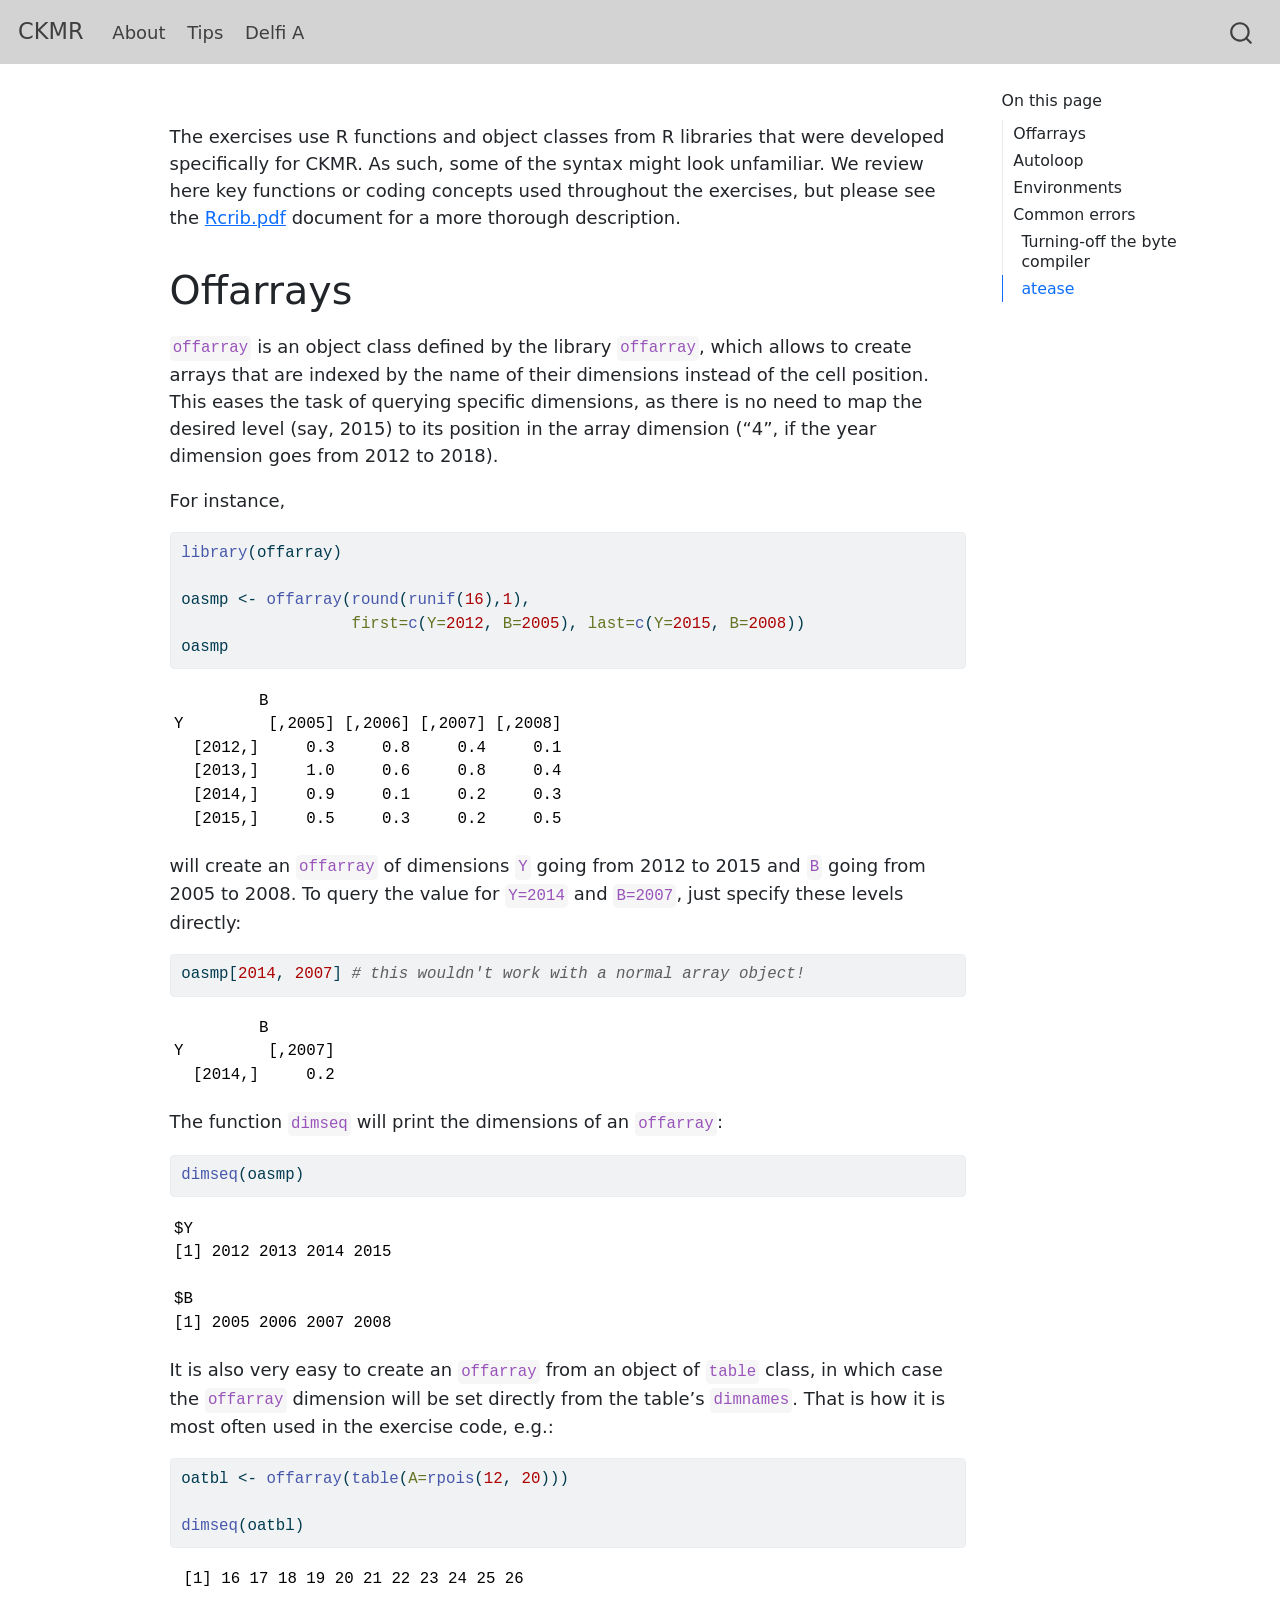
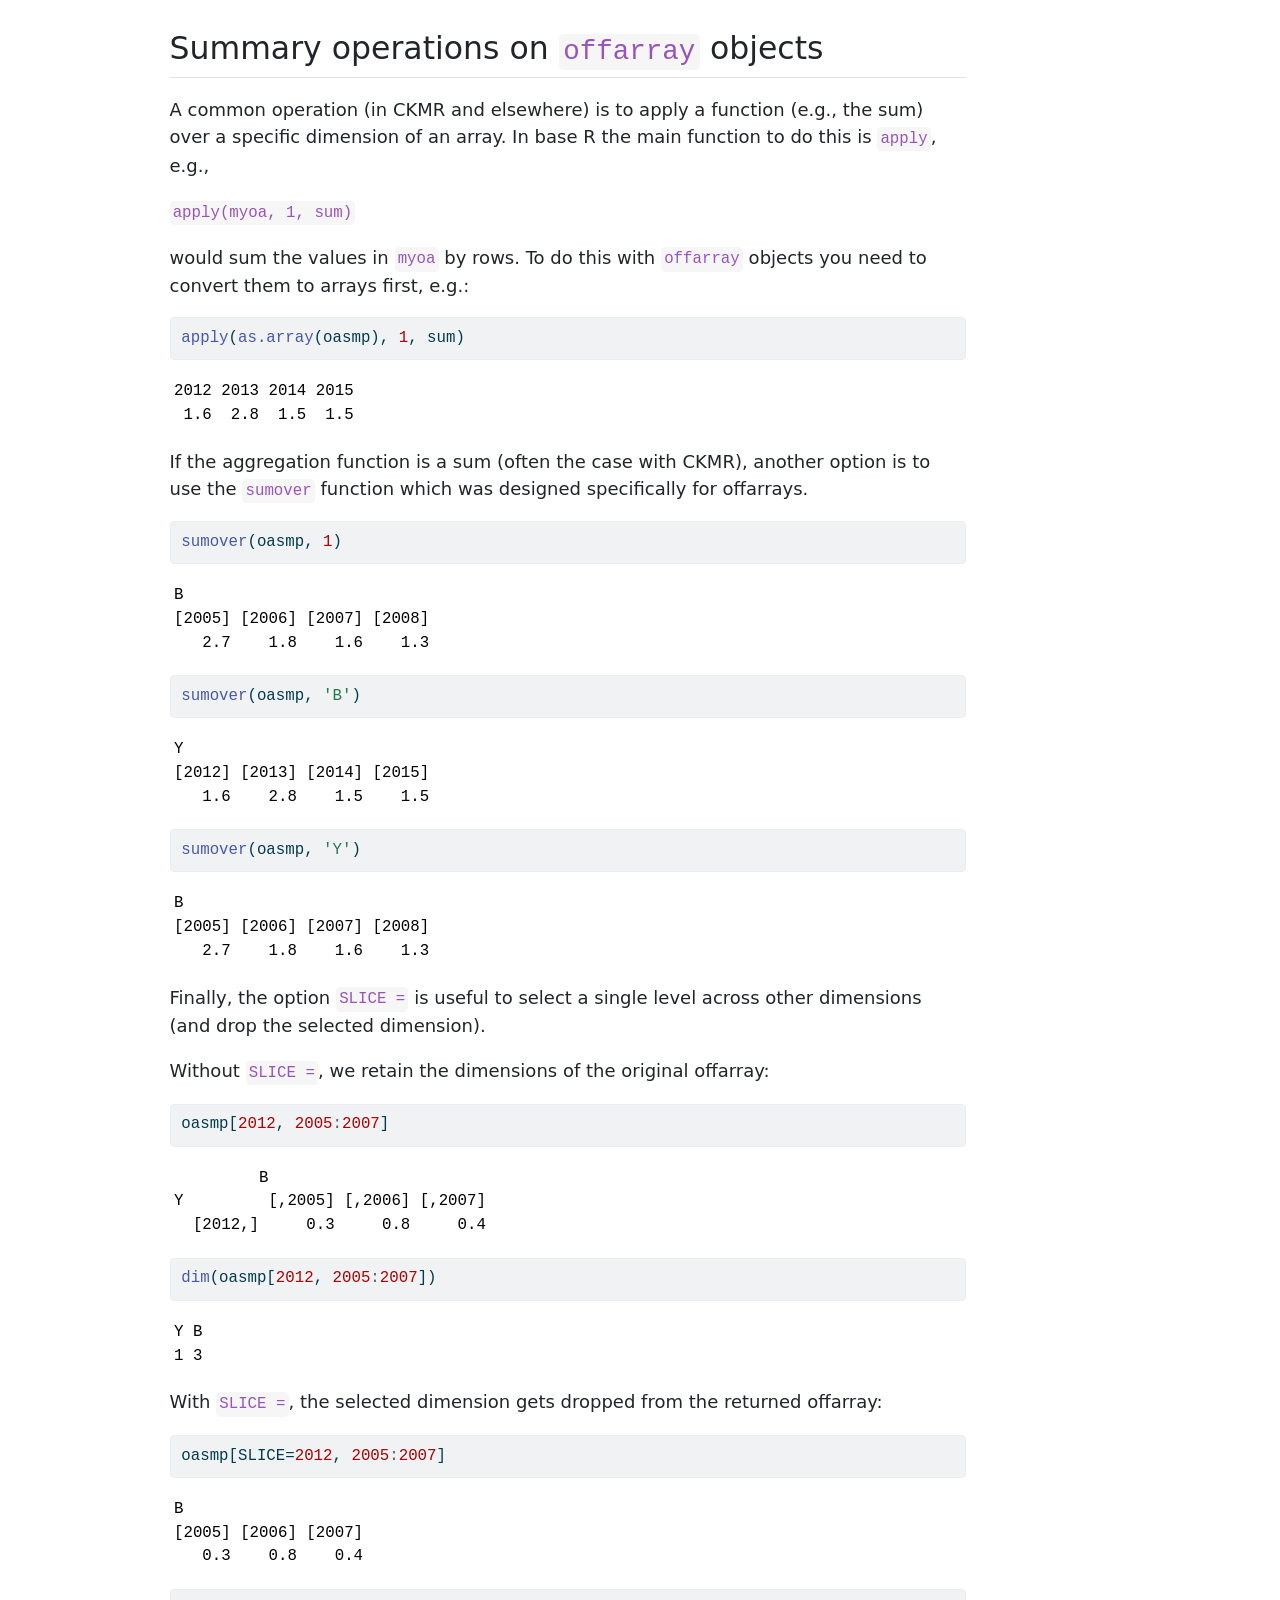
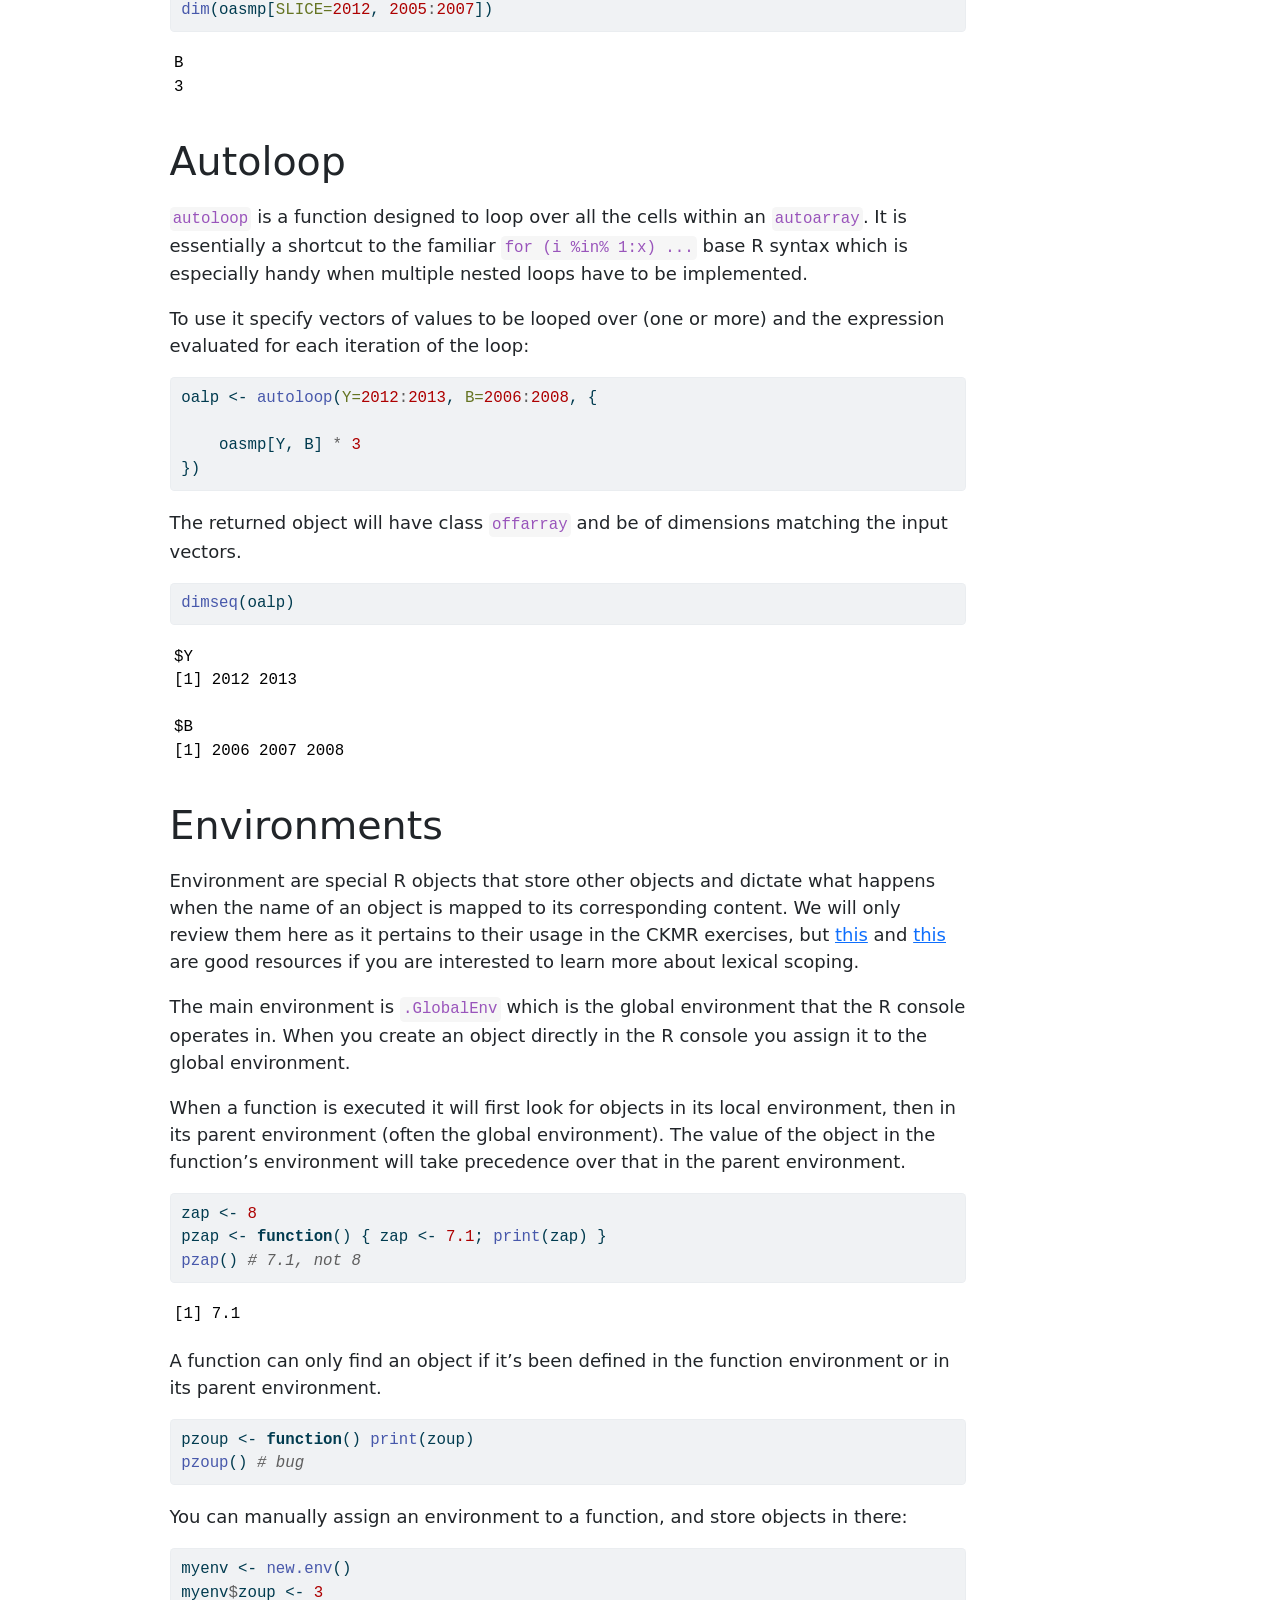
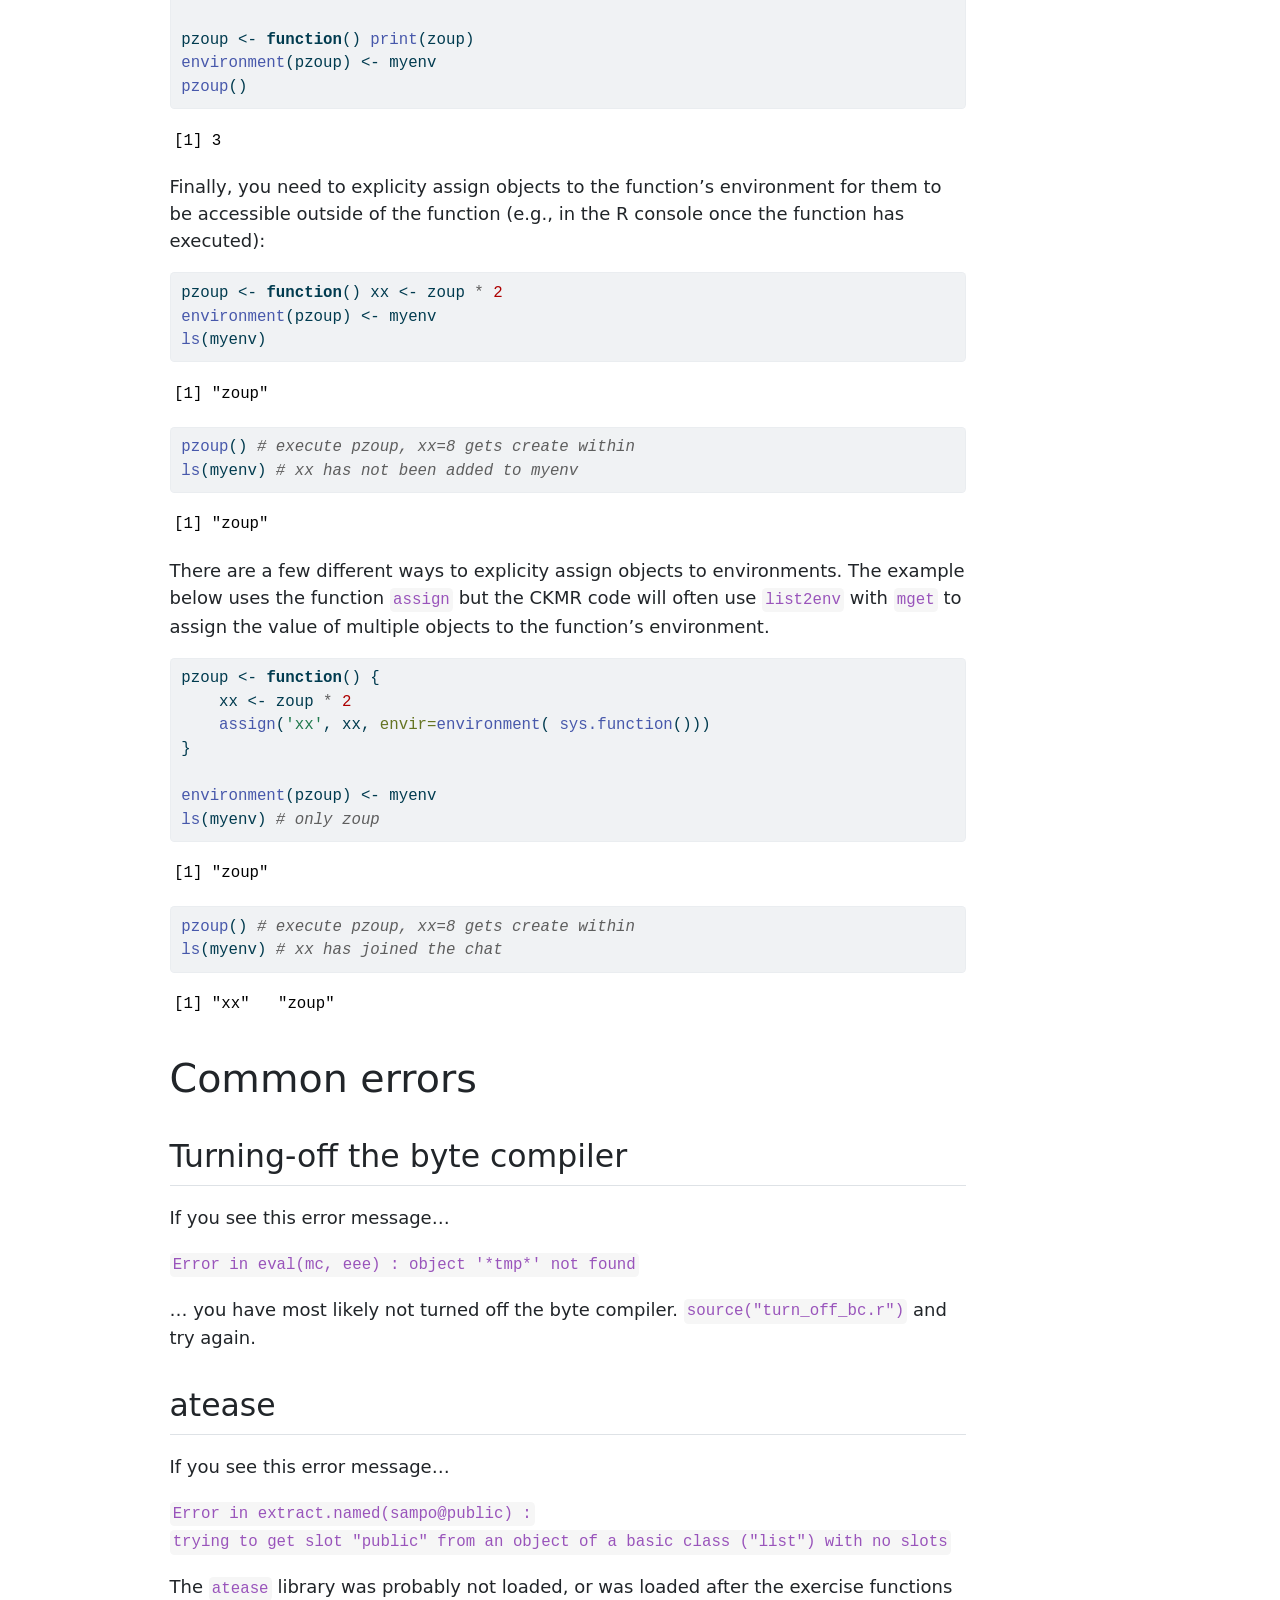
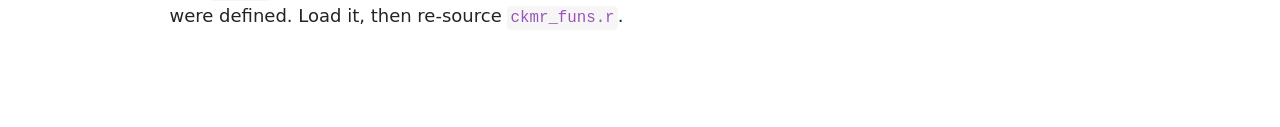
==== docs/tutorials/coding_tips.html @ d035e957 "added vignettes for web" ====
<!DOCTYPE html>
<html xmlns="http://www.w3.org/1999/xhtml" lang="en" xml:lang="en"><head>

<meta charset="utf-8">
<meta name="generator" content="quarto-1.0.32">

<meta name="viewport" content="width=device-width, initial-scale=1.0, user-scalable=yes">


<title>CKMR – coding_tips</title>
<style>
code{white-space: pre-wrap;}
span.smallcaps{font-variant: small-caps;}
span.underline{text-decoration: underline;}
div.column{display: inline-block; vertical-align: top; width: 50%;}
div.hanging-indent{margin-left: 1.5em; text-indent: -1.5em;}
ul.task-list{list-style: none;}
pre > code.sourceCode { white-space: pre; position: relative; }
pre > code.sourceCode > span { display: inline-block; line-height: 1.25; }
pre > code.sourceCode > span:empty { height: 1.2em; }
.sourceCode { overflow: visible; }
code.sourceCode > span { color: inherit; text-decoration: inherit; }
div.sourceCode { margin: 1em 0; }
pre.sourceCode { margin: 0; }
@media screen {
div.sourceCode { overflow: auto; }
}
@media print {
pre > code.sourceCode { white-space: pre-wrap; }
pre > code.sourceCode > span { text-indent: -5em; padding-left: 5em; }
}
pre.numberSource code
  { counter-reset: source-line 0; }
pre.numberSource code > span
  { position: relative; left: -4em; counter-increment: source-line; }
pre.numberSource code > span > a:first-child::before
  { content: counter(source-line);
    position: relative; left: -1em; text-align: right; vertical-align: baseline;
    border: none; display: inline-block;
    -webkit-touch-callout: none; -webkit-user-select: none;
    -khtml-user-select: none; -moz-user-select: none;
    -ms-user-select: none; user-select: none;
    padding: 0 4px; width: 4em;
    color: #aaaaaa;
  }
pre.numberSource { margin-left: 3em; border-left: 1px solid #aaaaaa;  padding-left: 4px; }
div.sourceCode
  {   }
@media screen {
pre > code.sourceCode > span > a:first-child::before { text-decoration: underline; }
}
code span.al { color: #ff0000; font-weight: bold; } /* Alert */
code span.an { color: #60a0b0; font-weight: bold; font-style: italic; } /* Annotation */
code span.at { color: #7d9029; } /* Attribute */
code span.bn { color: #40a070; } /* BaseN */
code span.bu { } /* BuiltIn */
code span.cf { color: #007020; font-weight: bold; } /* ControlFlow */
code span.ch { color: #4070a0; } /* Char */
code span.cn { color: #880000; } /* Constant */
code span.co { color: #60a0b0; font-style: italic; } /* Comment */
code span.cv { color: #60a0b0; font-weight: bold; font-style: italic; } /* CommentVar */
code span.do { color: #ba2121; font-style: italic; } /* Documentation */
code span.dt { color: #902000; } /* DataType */
code span.dv { color: #40a070; } /* DecVal */
code span.er { color: #ff0000; font-weight: bold; } /* Error */
code span.ex { } /* Extension */
code span.fl { color: #40a070; } /* Float */
code span.fu { color: #06287e; } /* Function */
code span.im { } /* Import */
code span.in { color: #60a0b0; font-weight: bold; font-style: italic; } /* Information */
code span.kw { color: #007020; font-weight: bold; } /* Keyword */
code span.op { color: #666666; } /* Operator */
code span.ot { color: #007020; } /* Other */
code span.pp { color: #bc7a00; } /* Preprocessor */
code span.sc { color: #4070a0; } /* SpecialChar */
code span.ss { color: #bb6688; } /* SpecialString */
code span.st { color: #4070a0; } /* String */
code span.va { color: #19177c; } /* Variable */
code span.vs { color: #4070a0; } /* VerbatimString */
code span.wa { color: #60a0b0; font-weight: bold; font-style: italic; } /* Warning */
</style>


<script src="../site_libs/quarto-nav/quarto-nav.js"></script>
<script src="../site_libs/quarto-nav/headroom.min.js"></script>
<script src="../site_libs/clipboard/clipboard.min.js"></script>
<script src="../site_libs/quarto-search/autocomplete.umd.js"></script>
<script src="../site_libs/quarto-search/fuse.min.js"></script>
<script src="../site_libs/quarto-search/quarto-search.js"></script>
<meta name="quarto:offset" content="../">
<script src="../site_libs/quarto-html/quarto.js"></script>
<script src="../site_libs/quarto-html/popper.min.js"></script>
<script src="../site_libs/quarto-html/tippy.umd.min.js"></script>
<script src="../site_libs/quarto-html/anchor.min.js"></script>
<link href="../site_libs/quarto-html/tippy.css" rel="stylesheet">
<link href="../site_libs/quarto-html/quarto-syntax-highlighting.css" rel="stylesheet" id="quarto-text-highlighting-styles">
<script src="../site_libs/bootstrap/bootstrap.min.js"></script>
<link href="../site_libs/bootstrap/bootstrap-icons.css" rel="stylesheet">
<link href="../site_libs/bootstrap/bootstrap.min.css" rel="stylesheet" id="quarto-bootstrap" data-mode="light">
<script id="quarto-search-options" type="application/json">{
  "location": "navbar",
  "copy-button": false,
  "collapse-after": 3,
  "panel-placement": "end",
  "type": "overlay",
  "limit": 20,
  "language": {
    "search-no-results-text": "No results",
    "search-matching-documents-text": "matching documents",
    "search-copy-link-title": "Copy link to search",
    "search-hide-matches-text": "Hide additional matches",
    "search-more-match-text": "more match in this document",
    "search-more-matches-text": "more matches in this document",
    "search-clear-button-title": "Clear",
    "search-detached-cancel-button-title": "Cancel",
    "search-submit-button-title": "Submit"
  }
}</script>


</head>

<body class="nav-fixed">

<div id="quarto-search-results"></div>
  <header id="quarto-header" class="headroom fixed-top">
    <nav class="navbar navbar-expand-lg navbar-dark ">
      <div class="navbar-container container-fluid">
      <a class="navbar-brand" href="../index.html">
    <span class="navbar-title">CKMR</span>
  </a>
          <button class="navbar-toggler" type="button" data-bs-toggle="collapse" data-bs-target="#navbarCollapse" aria-controls="navbarCollapse" aria-expanded="false" aria-label="Toggle navigation" onclick="if (window.quartoToggleHeadroom) { window.quartoToggleHeadroom(); }">
  <span class="navbar-toggler-icon"></span>
</button>
          <div class="collapse navbar-collapse" id="navbarCollapse">
            <ul class="navbar-nav navbar-nav-scroll me-auto">
  <li class="nav-item">
    <a class="nav-link" href="../tutorials/about.html">About</a>
  </li>  
  <li class="nav-item">
    <a class="nav-link active" href="../tutorials/coding_tips.html" aria-current="page">Tips</a>
  </li>  
  <li class="nav-item">
    <a class="nav-link" href="../tutorials/fit_delfi_A_vignette.html">Delfi A</a>
  </li>  
</ul>
              <div id="quarto-search" class="" title="Search"></div>
          </div> <!-- /navcollapse -->
      </div> <!-- /container-fluid -->
    </nav>
</header>
<!-- content -->
<div id="quarto-content" class="quarto-container page-columns page-rows-contents page-layout-article page-navbar">
<!-- sidebar -->
<!-- margin-sidebar -->
    <div id="quarto-margin-sidebar" class="sidebar margin-sidebar">
        <nav id="TOC" role="doc-toc">
    <h2 id="toc-title">On this page</h2>
   
  <ul>
  <li><a href="#offarrays" id="toc-offarrays" class="nav-link active" data-scroll-target="#offarrays">Offarrays</a>
  <ul class="collapse">
  <li><a href="#summary-operations-on-offarray-objects" id="toc-summary-operations-on-offarray-objects" class="nav-link" data-scroll-target="#summary-operations-on-offarray-objects">Summary operations on <code>offarray</code> objects</a></li>
  </ul></li>
  <li><a href="#autoloop" id="toc-autoloop" class="nav-link" data-scroll-target="#autoloop">Autoloop</a></li>
  <li><a href="#environments" id="toc-environments" class="nav-link" data-scroll-target="#environments">Environments</a></li>
  <li><a href="#common-errors" id="toc-common-errors" class="nav-link" data-scroll-target="#common-errors">Common errors</a>
  <ul class="collapse">
  <li><a href="#turning-off-the-byte-compiler" id="toc-turning-off-the-byte-compiler" class="nav-link" data-scroll-target="#turning-off-the-byte-compiler">Turning-off the byte compiler</a></li>
  <li><a href="#atease" id="toc-atease" class="nav-link" data-scroll-target="#atease">atease</a></li>
  </ul></li>
  </ul>
</nav>
    </div>
<!-- main -->
<main class="content" id="quarto-document-content">



<p><br> The exercises use R functions and object classes from R libraries that were developed specifically for CKMR. As such, some of the syntax might look unfamiliar. We review here key functions or coding concepts used throughout the exercises, but please see the <a href="https://github.com/markbravington/csiro22/blob/main/Rcrib22.pdf">Rcrib.pdf</a> document for a more thorough description.</p>
<section id="offarrays" class="level1">
<h1>Offarrays</h1>
<p><code>offarray</code> is an object class defined by the library <code>offarray</code>, which allows to create arrays that are indexed by the name of their dimensions instead of the cell position. This eases the task of querying specific dimensions, as there is no need to map the desired level (say, 2015) to its position in the array dimension (“4”, if the year dimension goes from 2012 to 2018).</p>
<p>For instance,</p>
<div class="cell">
<div class="sourceCode cell-code" id="cb1"><pre class="sourceCode r code-with-copy"><code class="sourceCode r"><span id="cb1-1"><a href="#cb1-1" aria-hidden="true" tabindex="-1"></a><span class="fu">library</span>(offarray)</span>
<span id="cb1-2"><a href="#cb1-2" aria-hidden="true" tabindex="-1"></a></span>
<span id="cb1-3"><a href="#cb1-3" aria-hidden="true" tabindex="-1"></a>oasmp <span class="ot">&lt;-</span> <span class="fu">offarray</span>(<span class="fu">round</span>(<span class="fu">runif</span>(<span class="dv">16</span>),<span class="dv">1</span>),</span>
<span id="cb1-4"><a href="#cb1-4" aria-hidden="true" tabindex="-1"></a>                  <span class="at">first=</span><span class="fu">c</span>(<span class="at">Y=</span><span class="dv">2012</span>, <span class="at">B=</span><span class="dv">2005</span>), <span class="at">last=</span><span class="fu">c</span>(<span class="at">Y=</span><span class="dv">2015</span>, <span class="at">B=</span><span class="dv">2008</span>))</span>
<span id="cb1-5"><a href="#cb1-5" aria-hidden="true" tabindex="-1"></a>oasmp</span></code><button title="Copy to Clipboard" class="code-copy-button"><i class="bi"></i></button></pre></div>
<div class="cell-output cell-output-stdout">
<pre><code>         B
Y         [,2005] [,2006] [,2007] [,2008]
  [2012,]     0.3     0.8     0.4     0.1
  [2013,]     1.0     0.6     0.8     0.4
  [2014,]     0.9     0.1     0.2     0.3
  [2015,]     0.5     0.3     0.2     0.5</code></pre>
</div>
</div>
<p>will create an <code>offarray</code> of dimensions <code>Y</code> going from 2012 to 2015 and <code>B</code> going from 2005 to 2008. To query the value for <code>Y=2014</code> and <code>B=2007</code>, just specify these levels directly:</p>
<div class="cell">
<div class="sourceCode cell-code" id="cb3"><pre class="sourceCode r code-with-copy"><code class="sourceCode r"><span id="cb3-1"><a href="#cb3-1" aria-hidden="true" tabindex="-1"></a>oasmp[<span class="dv">2014</span>, <span class="dv">2007</span>] <span class="co"># this wouldn't work with a normal array object!</span></span></code><button title="Copy to Clipboard" class="code-copy-button"><i class="bi"></i></button></pre></div>
<div class="cell-output cell-output-stdout">
<pre><code>         B
Y         [,2007]
  [2014,]     0.2</code></pre>
</div>
</div>
<p>The function <code>dimseq</code> will print the dimensions of an <code>offarray</code>:</p>
<div class="cell">
<div class="sourceCode cell-code" id="cb5"><pre class="sourceCode r code-with-copy"><code class="sourceCode r"><span id="cb5-1"><a href="#cb5-1" aria-hidden="true" tabindex="-1"></a><span class="fu">dimseq</span>(oasmp)</span></code><button title="Copy to Clipboard" class="code-copy-button"><i class="bi"></i></button></pre></div>
<div class="cell-output cell-output-stdout">
<pre><code>$Y
[1] 2012 2013 2014 2015

$B
[1] 2005 2006 2007 2008</code></pre>
</div>
</div>
<p>It is also very easy to create an <code>offarray</code> from an object of <code>table</code> class, in which case the <code>offarray</code> dimension will be set directly from the table’s <code>dimnames</code>. That is how it is most often used in the exercise code, e.g.:</p>
<div class="cell">
<div class="sourceCode cell-code" id="cb7"><pre class="sourceCode r code-with-copy"><code class="sourceCode r"><span id="cb7-1"><a href="#cb7-1" aria-hidden="true" tabindex="-1"></a>oatbl <span class="ot">&lt;-</span> <span class="fu">offarray</span>(<span class="fu">table</span>(<span class="at">A=</span><span class="fu">rpois</span>(<span class="dv">12</span>, <span class="dv">20</span>)))</span>
<span id="cb7-2"><a href="#cb7-2" aria-hidden="true" tabindex="-1"></a></span>
<span id="cb7-3"><a href="#cb7-3" aria-hidden="true" tabindex="-1"></a><span class="fu">dimseq</span>(oatbl)</span></code><button title="Copy to Clipboard" class="code-copy-button"><i class="bi"></i></button></pre></div>
<div class="cell-output cell-output-stdout">
<pre><code> [1] 16 17 18 19 20 21 22 23 24 25 26</code></pre>
</div>
</div>
<section id="summary-operations-on-offarray-objects" class="level2">
<h2 class="anchored" data-anchor-id="summary-operations-on-offarray-objects">Summary operations on <code>offarray</code> objects</h2>
<p>A common operation (in CKMR and elsewhere) is to apply a function (e.g., the sum) over a specific dimension of an array. In base R the main function to do this is <code>apply</code>, e.g.,</p>
<p><code>apply(myoa, 1, sum)</code></p>
<p>would sum the values in <code>myoa</code> by rows. To do this with <code>offarray</code> objects you need to convert them to arrays first, e.g.:</p>
<div class="cell">
<div class="sourceCode cell-code" id="cb9"><pre class="sourceCode r code-with-copy"><code class="sourceCode r"><span id="cb9-1"><a href="#cb9-1" aria-hidden="true" tabindex="-1"></a><span class="fu">apply</span>(<span class="fu">as.array</span>(oasmp), <span class="dv">1</span>, sum)</span></code><button title="Copy to Clipboard" class="code-copy-button"><i class="bi"></i></button></pre></div>
<div class="cell-output cell-output-stdout">
<pre><code>2012 2013 2014 2015 
 1.6  2.8  1.5  1.5 </code></pre>
</div>
</div>
<p>If the aggregation function is a sum (often the case with CKMR), another option is to use the <code>sumover</code> function which was designed specifically for offarrays.</p>
<div class="cell">
<div class="sourceCode cell-code" id="cb11"><pre class="sourceCode r code-with-copy"><code class="sourceCode r"><span id="cb11-1"><a href="#cb11-1" aria-hidden="true" tabindex="-1"></a><span class="fu">sumover</span>(oasmp, <span class="dv">1</span>)</span></code><button title="Copy to Clipboard" class="code-copy-button"><i class="bi"></i></button></pre></div>
<div class="cell-output cell-output-stdout">
<pre><code>B
[2005] [2006] [2007] [2008] 
   2.7    1.8    1.6    1.3 </code></pre>
</div>
<div class="sourceCode cell-code" id="cb13"><pre class="sourceCode r code-with-copy"><code class="sourceCode r"><span id="cb13-1"><a href="#cb13-1" aria-hidden="true" tabindex="-1"></a><span class="fu">sumover</span>(oasmp, <span class="st">'B'</span>)</span></code><button title="Copy to Clipboard" class="code-copy-button"><i class="bi"></i></button></pre></div>
<div class="cell-output cell-output-stdout">
<pre><code>Y
[2012] [2013] [2014] [2015] 
   1.6    2.8    1.5    1.5 </code></pre>
</div>
<div class="sourceCode cell-code" id="cb15"><pre class="sourceCode r code-with-copy"><code class="sourceCode r"><span id="cb15-1"><a href="#cb15-1" aria-hidden="true" tabindex="-1"></a><span class="fu">sumover</span>(oasmp, <span class="st">'Y'</span>)</span></code><button title="Copy to Clipboard" class="code-copy-button"><i class="bi"></i></button></pre></div>
<div class="cell-output cell-output-stdout">
<pre><code>B
[2005] [2006] [2007] [2008] 
   2.7    1.8    1.6    1.3 </code></pre>
</div>
</div>
<p>Finally, the option <code>SLICE =</code> is useful to select a single level across other dimensions (and drop the selected dimension).</p>
<p>Without <code>SLICE =</code>, we retain the dimensions of the original offarray:</p>
<div class="cell">
<div class="sourceCode cell-code" id="cb17"><pre class="sourceCode r code-with-copy"><code class="sourceCode r"><span id="cb17-1"><a href="#cb17-1" aria-hidden="true" tabindex="-1"></a>oasmp[<span class="dv">2012</span>, <span class="dv">2005</span><span class="sc">:</span><span class="dv">2007</span>]</span></code><button title="Copy to Clipboard" class="code-copy-button"><i class="bi"></i></button></pre></div>
<div class="cell-output cell-output-stdout">
<pre><code>         B
Y         [,2005] [,2006] [,2007]
  [2012,]     0.3     0.8     0.4</code></pre>
</div>
<div class="sourceCode cell-code" id="cb19"><pre class="sourceCode r code-with-copy"><code class="sourceCode r"><span id="cb19-1"><a href="#cb19-1" aria-hidden="true" tabindex="-1"></a><span class="fu">dim</span>(oasmp[<span class="dv">2012</span>, <span class="dv">2005</span><span class="sc">:</span><span class="dv">2007</span>])</span></code><button title="Copy to Clipboard" class="code-copy-button"><i class="bi"></i></button></pre></div>
<div class="cell-output cell-output-stdout">
<pre><code>Y B 
1 3 </code></pre>
</div>
</div>
<p>With <code>SLICE =</code>, the selected dimension gets dropped from the returned offarray:</p>
<div class="cell">
<div class="sourceCode cell-code" id="cb21"><pre class="sourceCode r code-with-copy"><code class="sourceCode r"><span id="cb21-1"><a href="#cb21-1" aria-hidden="true" tabindex="-1"></a>oasmp[SLICE<span class="ot">=</span><span class="dv">2012</span>, <span class="dv">2005</span><span class="sc">:</span><span class="dv">2007</span>]</span></code><button title="Copy to Clipboard" class="code-copy-button"><i class="bi"></i></button></pre></div>
<div class="cell-output cell-output-stdout">
<pre><code>B
[2005] [2006] [2007] 
   0.3    0.8    0.4 </code></pre>
</div>
<div class="sourceCode cell-code" id="cb23"><pre class="sourceCode r code-with-copy"><code class="sourceCode r"><span id="cb23-1"><a href="#cb23-1" aria-hidden="true" tabindex="-1"></a><span class="fu">dim</span>(oasmp[<span class="at">SLICE=</span><span class="dv">2012</span>, <span class="dv">2005</span><span class="sc">:</span><span class="dv">2007</span>])</span></code><button title="Copy to Clipboard" class="code-copy-button"><i class="bi"></i></button></pre></div>
<div class="cell-output cell-output-stdout">
<pre><code>B 
3 </code></pre>
</div>
</div>
</section>
</section>
<section id="autoloop" class="level1">
<h1>Autoloop</h1>
<p><code>autoloop</code> is a function designed to loop over all the cells within an <code>autoarray</code>. It is essentially a shortcut to the familiar <code>for (i %in% 1:x) ...</code> base R syntax which is especially handy when multiple nested loops have to be implemented.</p>
<p>To use it specify vectors of values to be looped over (one or more) and the expression evaluated for each iteration of the loop:</p>
<div class="cell">
<div class="sourceCode cell-code" id="cb25"><pre class="sourceCode r code-with-copy"><code class="sourceCode r"><span id="cb25-1"><a href="#cb25-1" aria-hidden="true" tabindex="-1"></a>oalp <span class="ot">&lt;-</span> <span class="fu">autoloop</span>(<span class="at">Y=</span><span class="dv">2012</span><span class="sc">:</span><span class="dv">2013</span>, <span class="at">B=</span><span class="dv">2006</span><span class="sc">:</span><span class="dv">2008</span>, {</span>
<span id="cb25-2"><a href="#cb25-2" aria-hidden="true" tabindex="-1"></a></span>
<span id="cb25-3"><a href="#cb25-3" aria-hidden="true" tabindex="-1"></a>    oasmp[Y, B] <span class="sc">*</span> <span class="dv">3</span></span>
<span id="cb25-4"><a href="#cb25-4" aria-hidden="true" tabindex="-1"></a>})</span></code><button title="Copy to Clipboard" class="code-copy-button"><i class="bi"></i></button></pre></div>
</div>
<p>The returned object will have class <code>offarray</code> and be of dimensions matching the input vectors.</p>
<div class="cell">
<div class="sourceCode cell-code" id="cb26"><pre class="sourceCode r code-with-copy"><code class="sourceCode r"><span id="cb26-1"><a href="#cb26-1" aria-hidden="true" tabindex="-1"></a><span class="fu">dimseq</span>(oalp)</span></code><button title="Copy to Clipboard" class="code-copy-button"><i class="bi"></i></button></pre></div>
<div class="cell-output cell-output-stdout">
<pre><code>$Y
[1] 2012 2013

$B
[1] 2006 2007 2008</code></pre>
</div>
</div>
</section>
<section id="environments" class="level1">
<h1>Environments</h1>
<p>Environment are special R objects that store other objects and dictate what happens when the name of an object is mapped to its corresponding content. We will only review them here as it pertains to their usage in the CKMR exercises, but <a href="https://colinfay.me/explain-environments-eli5/">this</a> and <a href="https://blog.thatbuthow.com/how-r-searches-and-finds-stuff/">this</a> are good resources if you are interested to learn more about lexical scoping.</p>
<p>The main environment is <code>.GlobalEnv</code> which is the global environment that the R console operates in. When you create an object directly in the R console you assign it to the global environment.</p>
<p>When a function is executed it will first look for objects in its local environment, then in its parent environment (often the global environment). The value of the object in the function’s environment will take precedence over that in the parent environment.</p>
<div class="cell">
<div class="sourceCode cell-code" id="cb28"><pre class="sourceCode r code-with-copy"><code class="sourceCode r"><span id="cb28-1"><a href="#cb28-1" aria-hidden="true" tabindex="-1"></a>zap <span class="ot">&lt;-</span> <span class="dv">8</span></span>
<span id="cb28-2"><a href="#cb28-2" aria-hidden="true" tabindex="-1"></a>pzap <span class="ot">&lt;-</span> <span class="cf">function</span>() { zap <span class="ot">&lt;-</span> <span class="fl">7.1</span>; <span class="fu">print</span>(zap) }</span>
<span id="cb28-3"><a href="#cb28-3" aria-hidden="true" tabindex="-1"></a><span class="fu">pzap</span>() <span class="co"># 7.1, not 8</span></span></code><button title="Copy to Clipboard" class="code-copy-button"><i class="bi"></i></button></pre></div>
<div class="cell-output cell-output-stdout">
<pre><code>[1] 7.1</code></pre>
</div>
</div>
<p>A function can only find an object if it’s been defined in the function environment or in its parent environment.</p>
<div class="cell">
<div class="sourceCode cell-code" id="cb30"><pre class="sourceCode r code-with-copy"><code class="sourceCode r"><span id="cb30-1"><a href="#cb30-1" aria-hidden="true" tabindex="-1"></a>pzoup <span class="ot">&lt;-</span> <span class="cf">function</span>() <span class="fu">print</span>(zoup)</span>
<span id="cb30-2"><a href="#cb30-2" aria-hidden="true" tabindex="-1"></a><span class="fu">pzoup</span>() <span class="co"># bug</span></span></code><button title="Copy to Clipboard" class="code-copy-button"><i class="bi"></i></button></pre></div>
</div>
<p>You can manually assign an environment to a function, and store objects in there:</p>
<div class="cell">
<div class="sourceCode cell-code" id="cb31"><pre class="sourceCode r code-with-copy"><code class="sourceCode r"><span id="cb31-1"><a href="#cb31-1" aria-hidden="true" tabindex="-1"></a>myenv <span class="ot">&lt;-</span> <span class="fu">new.env</span>()</span>
<span id="cb31-2"><a href="#cb31-2" aria-hidden="true" tabindex="-1"></a>myenv<span class="sc">$</span>zoup <span class="ot">&lt;-</span> <span class="dv">3</span></span>
<span id="cb31-3"><a href="#cb31-3" aria-hidden="true" tabindex="-1"></a></span>
<span id="cb31-4"><a href="#cb31-4" aria-hidden="true" tabindex="-1"></a>pzoup <span class="ot">&lt;-</span> <span class="cf">function</span>() <span class="fu">print</span>(zoup)</span>
<span id="cb31-5"><a href="#cb31-5" aria-hidden="true" tabindex="-1"></a><span class="fu">environment</span>(pzoup) <span class="ot">&lt;-</span> myenv</span>
<span id="cb31-6"><a href="#cb31-6" aria-hidden="true" tabindex="-1"></a><span class="fu">pzoup</span>()</span></code><button title="Copy to Clipboard" class="code-copy-button"><i class="bi"></i></button></pre></div>
<div class="cell-output cell-output-stdout">
<pre><code>[1] 3</code></pre>
</div>
</div>
<p>Finally, you need to explicity assign objects to the function’s environment for them to be accessible outside of the function (e.g., in the R console once the function has executed):</p>
<div class="cell">
<div class="sourceCode cell-code" id="cb33"><pre class="sourceCode r code-with-copy"><code class="sourceCode r"><span id="cb33-1"><a href="#cb33-1" aria-hidden="true" tabindex="-1"></a>pzoup <span class="ot">&lt;-</span> <span class="cf">function</span>() xx <span class="ot">&lt;-</span> zoup <span class="sc">*</span> <span class="dv">2</span></span>
<span id="cb33-2"><a href="#cb33-2" aria-hidden="true" tabindex="-1"></a><span class="fu">environment</span>(pzoup) <span class="ot">&lt;-</span> myenv</span>
<span id="cb33-3"><a href="#cb33-3" aria-hidden="true" tabindex="-1"></a><span class="fu">ls</span>(myenv)</span></code><button title="Copy to Clipboard" class="code-copy-button"><i class="bi"></i></button></pre></div>
<div class="cell-output cell-output-stdout">
<pre><code>[1] "zoup"</code></pre>
</div>
<div class="sourceCode cell-code" id="cb35"><pre class="sourceCode r code-with-copy"><code class="sourceCode r"><span id="cb35-1"><a href="#cb35-1" aria-hidden="true" tabindex="-1"></a><span class="fu">pzoup</span>() <span class="co"># execute pzoup, xx=8 gets create within</span></span>
<span id="cb35-2"><a href="#cb35-2" aria-hidden="true" tabindex="-1"></a><span class="fu">ls</span>(myenv) <span class="co"># xx has not been added to myenv</span></span></code><button title="Copy to Clipboard" class="code-copy-button"><i class="bi"></i></button></pre></div>
<div class="cell-output cell-output-stdout">
<pre><code>[1] "zoup"</code></pre>
</div>
</div>
<p>There are a few different ways to explicity assign objects to environments. The example below uses the function <code>assign</code> but the CKMR code will often use <code>list2env</code> with <code>mget</code> to assign the value of multiple objects to the function’s environment.</p>
<div class="cell">
<div class="sourceCode cell-code" id="cb37"><pre class="sourceCode r code-with-copy"><code class="sourceCode r"><span id="cb37-1"><a href="#cb37-1" aria-hidden="true" tabindex="-1"></a>pzoup <span class="ot">&lt;-</span> <span class="cf">function</span>() {</span>
<span id="cb37-2"><a href="#cb37-2" aria-hidden="true" tabindex="-1"></a>    xx <span class="ot">&lt;-</span> zoup <span class="sc">*</span> <span class="dv">2</span></span>
<span id="cb37-3"><a href="#cb37-3" aria-hidden="true" tabindex="-1"></a>    <span class="fu">assign</span>(<span class="st">'xx'</span>, xx, <span class="at">envir=</span><span class="fu">environment</span>( <span class="fu">sys.function</span>()))</span>
<span id="cb37-4"><a href="#cb37-4" aria-hidden="true" tabindex="-1"></a>}</span>
<span id="cb37-5"><a href="#cb37-5" aria-hidden="true" tabindex="-1"></a></span>
<span id="cb37-6"><a href="#cb37-6" aria-hidden="true" tabindex="-1"></a><span class="fu">environment</span>(pzoup) <span class="ot">&lt;-</span> myenv</span>
<span id="cb37-7"><a href="#cb37-7" aria-hidden="true" tabindex="-1"></a><span class="fu">ls</span>(myenv) <span class="co"># only zoup</span></span></code><button title="Copy to Clipboard" class="code-copy-button"><i class="bi"></i></button></pre></div>
<div class="cell-output cell-output-stdout">
<pre><code>[1] "zoup"</code></pre>
</div>
<div class="sourceCode cell-code" id="cb39"><pre class="sourceCode r code-with-copy"><code class="sourceCode r"><span id="cb39-1"><a href="#cb39-1" aria-hidden="true" tabindex="-1"></a><span class="fu">pzoup</span>() <span class="co"># execute pzoup, xx=8 gets create within</span></span>
<span id="cb39-2"><a href="#cb39-2" aria-hidden="true" tabindex="-1"></a><span class="fu">ls</span>(myenv) <span class="co"># xx has joined the chat</span></span></code><button title="Copy to Clipboard" class="code-copy-button"><i class="bi"></i></button></pre></div>
<div class="cell-output cell-output-stdout">
<pre><code>[1] "xx"   "zoup"</code></pre>
</div>
</div>
</section>
<section id="common-errors" class="level1">
<h1>Common errors</h1>
<section id="turning-off-the-byte-compiler" class="level2">
<h2 class="anchored" data-anchor-id="turning-off-the-byte-compiler">Turning-off the byte compiler</h2>
<p>If you see this error message…</p>
<p><code>Error in eval(mc, eee) : object '*tmp*' not found</code></p>
<p>… you have most likely not turned off the byte compiler. <code>source("turn_off_bc.r")</code> and try again.</p>
</section>
<section id="atease" class="level2">
<h2 class="anchored" data-anchor-id="atease">atease</h2>
<p>If you see this error message…</p>
<p><code>Error in extract.named(sampo@public) :</code> <code>trying to get slot "public" from an object of a basic class ("list") with no slots</code></p>
<p>The <code>atease</code> library was probably not loaded, or was loaded after the exercise functions were defined. Load it, then re-source <code>ckmr_funs.r</code>.</p>


</section>
</section>

</main> <!-- /main -->
<script id="quarto-html-after-body" type="application/javascript">
window.document.addEventListener("DOMContentLoaded", function (event) {
  const toggleBodyColorMode = (bsSheetEl) => {
    const mode = bsSheetEl.getAttribute("data-mode");
    const bodyEl = window.document.querySelector("body");
    if (mode === "dark") {
      bodyEl.classList.add("quarto-dark");
      bodyEl.classList.remove("quarto-light");
    } else {
      bodyEl.classList.add("quarto-light");
      bodyEl.classList.remove("quarto-dark");
    }
  }
  const toggleBodyColorPrimary = () => {
    const bsSheetEl = window.document.querySelector("link#quarto-bootstrap");
    if (bsSheetEl) {
      toggleBodyColorMode(bsSheetEl);
    }
  }
  toggleBodyColorPrimary();  
  const icon = "";
  const anchorJS = new window.AnchorJS();
  anchorJS.options = {
    placement: 'right',
    icon: icon
  };
  anchorJS.add('.anchored');
  const clipboard = new window.ClipboardJS('.code-copy-button', {
    target: function(trigger) {
      return trigger.previousElementSibling;
    }
  });
  clipboard.on('success', function(e) {
    // button target
    const button = e.trigger;
    // don't keep focus
    button.blur();
    // flash "checked"
    button.classList.add('code-copy-button-checked');
    var currentTitle = button.getAttribute("title");
    button.setAttribute("title", "Copied!");
    setTimeout(function() {
      button.setAttribute("title", currentTitle);
      button.classList.remove('code-copy-button-checked');
    }, 1000);
    // clear code selection
    e.clearSelection();
  });
  function tippyHover(el, contentFn) {
    const config = {
      allowHTML: true,
      content: contentFn,
      maxWidth: 500,
      delay: 100,
      arrow: false,
      appendTo: function(el) {
          return el.parentElement;
      },
      interactive: true,
      interactiveBorder: 10,
      theme: 'quarto',
      placement: 'bottom-start'
    };
    window.tippy(el, config); 
  }
  const noterefs = window.document.querySelectorAll('a[role="doc-noteref"]');
  for (var i=0; i<noterefs.length; i++) {
    const ref = noterefs[i];
    tippyHover(ref, function() {
      let href = ref.getAttribute('href');
      try { href = new URL(href).hash; } catch {}
      const id = href.replace(/^#\/?/, "");
      const note = window.document.getElementById(id);
      return note.innerHTML;
    });
  }
  var bibliorefs = window.document.querySelectorAll('a[role="doc-biblioref"]');
  for (var i=0; i<bibliorefs.length; i++) {
    const ref = bibliorefs[i];
    const cites = ref.parentNode.getAttribute('data-cites').split(' ');
    tippyHover(ref, function() {
      var popup = window.document.createElement('div');
      cites.forEach(function(cite) {
        var citeDiv = window.document.createElement('div');
        citeDiv.classList.add('hanging-indent');
        citeDiv.classList.add('csl-entry');
        var biblioDiv = window.document.getElementById('ref-' + cite);
        if (biblioDiv) {
          citeDiv.innerHTML = biblioDiv.innerHTML;
        }
        popup.appendChild(citeDiv);
      });
      return popup.innerHTML;
    });
  }
});
</script>
</div> <!-- /content -->



</body></html>
---- docs/site_libs/quarto-html/tippy.css ----
.tippy-box[data-animation=fade][data-state=hidden]{opacity:0}[data-tippy-root]{max-width:calc(100vw - 10px)}.tippy-box{position:relative;background-color:#333;color:#fff;border-radius:4px;font-size:14px;line-height:1.4;white-space:normal;outline:0;transition-property:transform,visibility,opacity}.tippy-box[data-placement^=top]>.tippy-arrow{bottom:0}.tippy-box[data-placement^=top]>.tippy-arrow:before{bottom:-7px;left:0;border-width:8px 8px 0;border-top-color:initial;transform-origin:center top}.tippy-box[data-placement^=bottom]>.tippy-arrow{top:0}.tippy-box[data-placement^=bottom]>.tippy-arrow:before{top:-7px;left:0;border-width:0 8px 8px;border-bottom-color:initial;transform-origin:center bottom}.tippy-box[data-placement^=left]>.tippy-arrow{right:0}.tippy-box[data-placement^=left]>.tippy-arrow:before{border-width:8px 0 8px 8px;border-left-color:initial;right:-7px;transform-origin:center left}.tippy-box[data-placement^=right]>.tippy-arrow{left:0}.tippy-box[data-placement^=right]>.tippy-arrow:before{left:-7px;border-width:8px 8px 8px 0;border-right-color:initial;transform-origin:center right}.tippy-box[data-inertia][data-state=visible]{transition-timing-function:cubic-bezier(.54,1.5,.38,1.11)}.tippy-arrow{width:16px;height:16px;color:#333}.tippy-arrow:before{content:"";position:absolute;border-color:transparent;border-style:solid}.tippy-content{position:relative;padding:5px 9px;z-index:1}
---- docs/site_libs/quarto-html/quarto-syntax-highlighting.css ----
/* quarto syntax highlight colors */
:root {
  --quarto-hl-ot-color: #003B4F;
  --quarto-hl-at-color: #657422;
  --quarto-hl-ss-color: #20794D;
  --quarto-hl-an-color: #5E5E5E;
  --quarto-hl-fu-color: #4758AB;
  --quarto-hl-st-color: #20794D;
  --quarto-hl-cf-color: #003B4F;
  --quarto-hl-op-color: #5E5E5E;
  --quarto-hl-er-color: #AD0000;
  --quarto-hl-bn-color: #AD0000;
  --quarto-hl-al-color: #AD0000;
  --quarto-hl-va-color: #111111;
  --quarto-hl-bu-color: inherit;
  --quarto-hl-ex-color: inherit;
  --quarto-hl-pp-color: #AD0000;
  --quarto-hl-in-color: #5E5E5E;
  --quarto-hl-vs-color: #20794D;
  --quarto-hl-wa-color: #5E5E5E;
  --quarto-hl-do-color: #5E5E5E;
  --quarto-hl-im-color: #00769E;
  --quarto-hl-ch-color: #20794D;
  --quarto-hl-dt-color: #AD0000;
  --quarto-hl-fl-color: #AD0000;
  --quarto-hl-co-color: #5E5E5E;
  --quarto-hl-cv-color: #5E5E5E;
  --quarto-hl-cn-color: #8f5902;
  --quarto-hl-sc-color: #5E5E5E;
  --quarto-hl-dv-color: #AD0000;
  --quarto-hl-kw-color: #003B4F;
}

/* other quarto variables */
:root {
  --quarto-font-monospace: SFMono-Regular, Menlo, Monaco, Consolas, "Liberation Mono", "Courier New", monospace;
}

pre > code.sourceCode > span {
  color: #003B4F;
}

code span {
  color: #003B4F;
}

code.sourceCode > span {
  color: #003B4F;
}

div.sourceCode,
div.sourceCode pre.sourceCode {
  color: #003B4F;
}

code span.ot {
  color: #003B4F;
}

code span.at {
  color: #657422;
}

code span.ss {
  color: #20794D;
}

code span.an {
  color: #5E5E5E;
}

code span.fu {
  color: #4758AB;
}

code span.st {
  color: #20794D;
}

code span.cf {
  color: #003B4F;
}

code span.op {
  color: #5E5E5E;
}

code span.er {
  color: #AD0000;
}

code span.bn {
  color: #AD0000;
}

code span.al {
  color: #AD0000;
}

code span.va {
  color: #111111;
}

code span.pp {
  color: #AD0000;
}

code span.in {
  color: #5E5E5E;
}

code span.vs {
  color: #20794D;
}

code span.wa {
  color: #5E5E5E;
  font-style: italic;
}

code span.do {
  color: #5E5E5E;
  font-style: italic;
}

code span.im {
  color: #00769E;
}

code span.ch {
  color: #20794D;
}

code span.dt {
  color: #AD0000;
}

code span.fl {
  color: #AD0000;
}

code span.co {
  color: #5E5E5E;
}

code span.cv {
  color: #5E5E5E;
  font-style: italic;
}

code span.cn {
  color: #8f5902;
}

code span.sc {
  color: #5E5E5E;
}

code span.dv {
  color: #AD0000;
}

code span.kw {
  color: #003B4F;
}

.prevent-inlining {
  content: "</";
}

/*# sourceMappingURL=debc5d5d77c3f9108843748ff7464032.css.map */
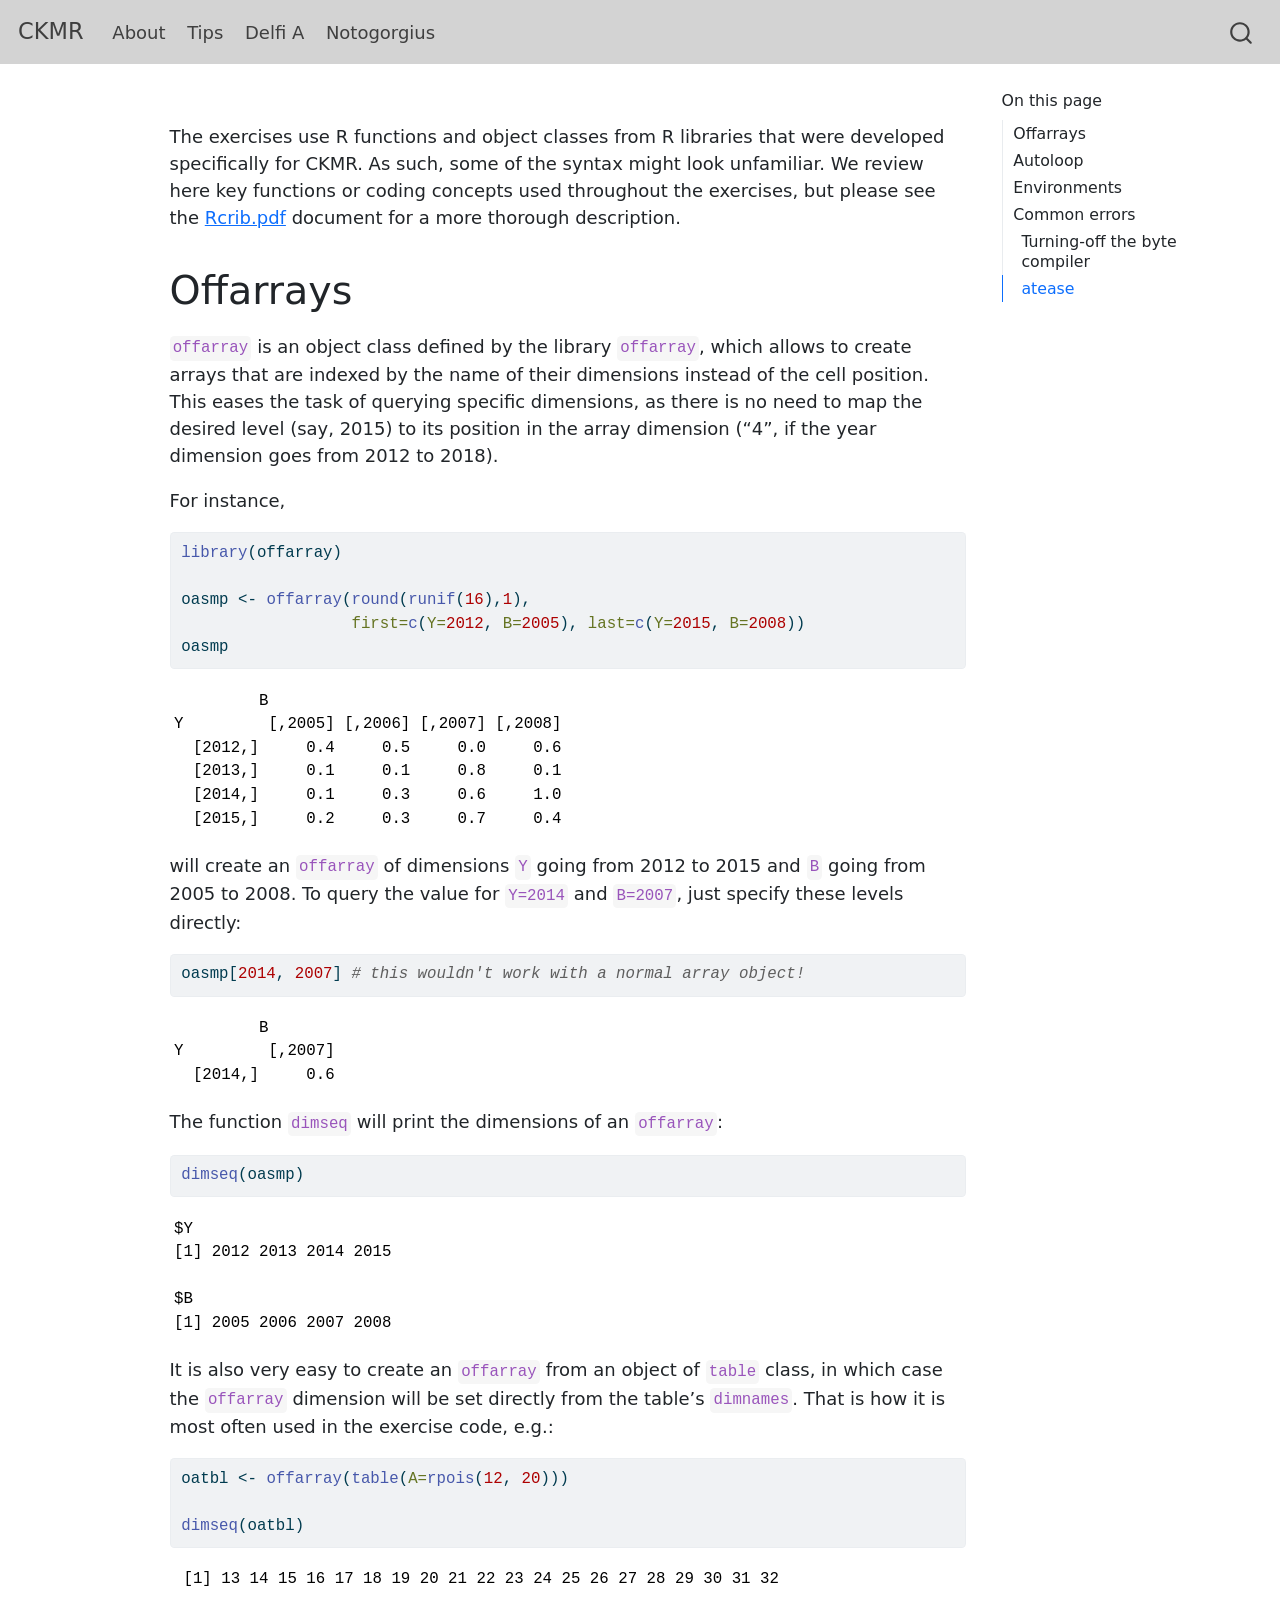
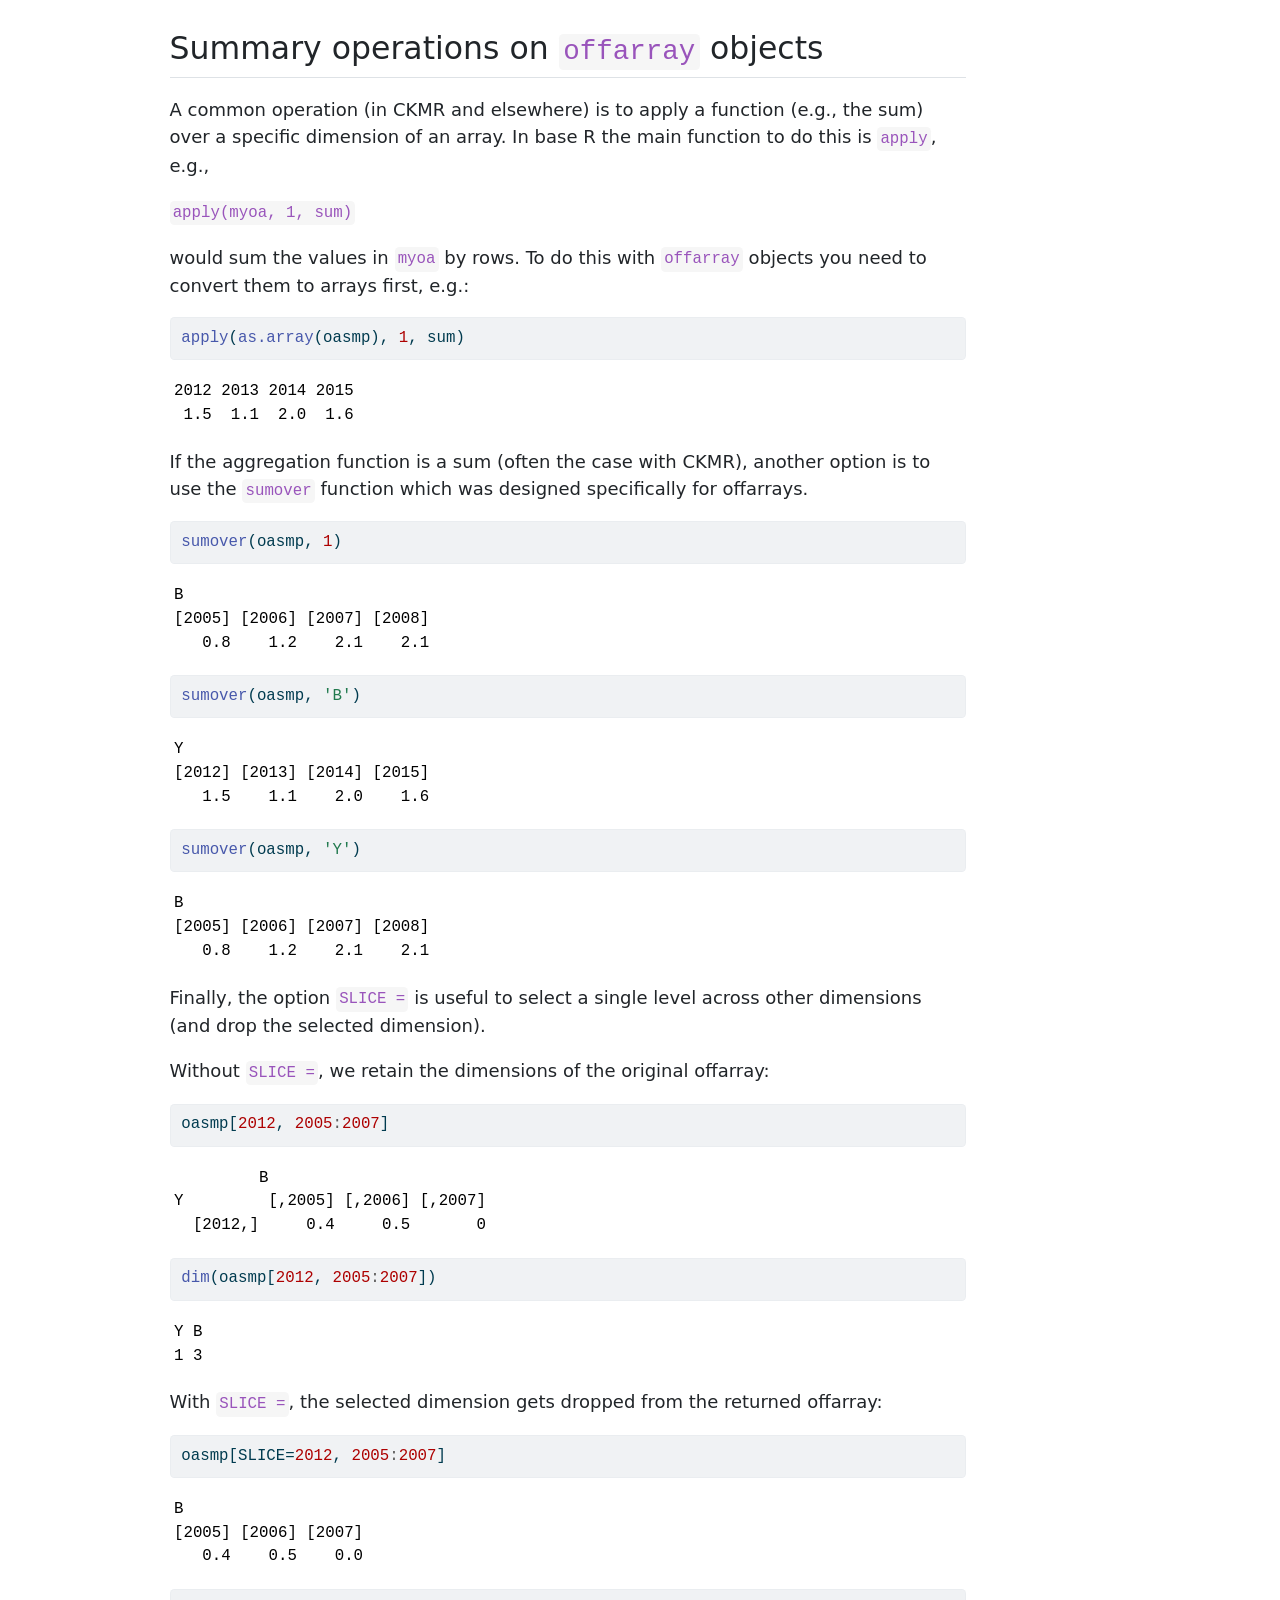
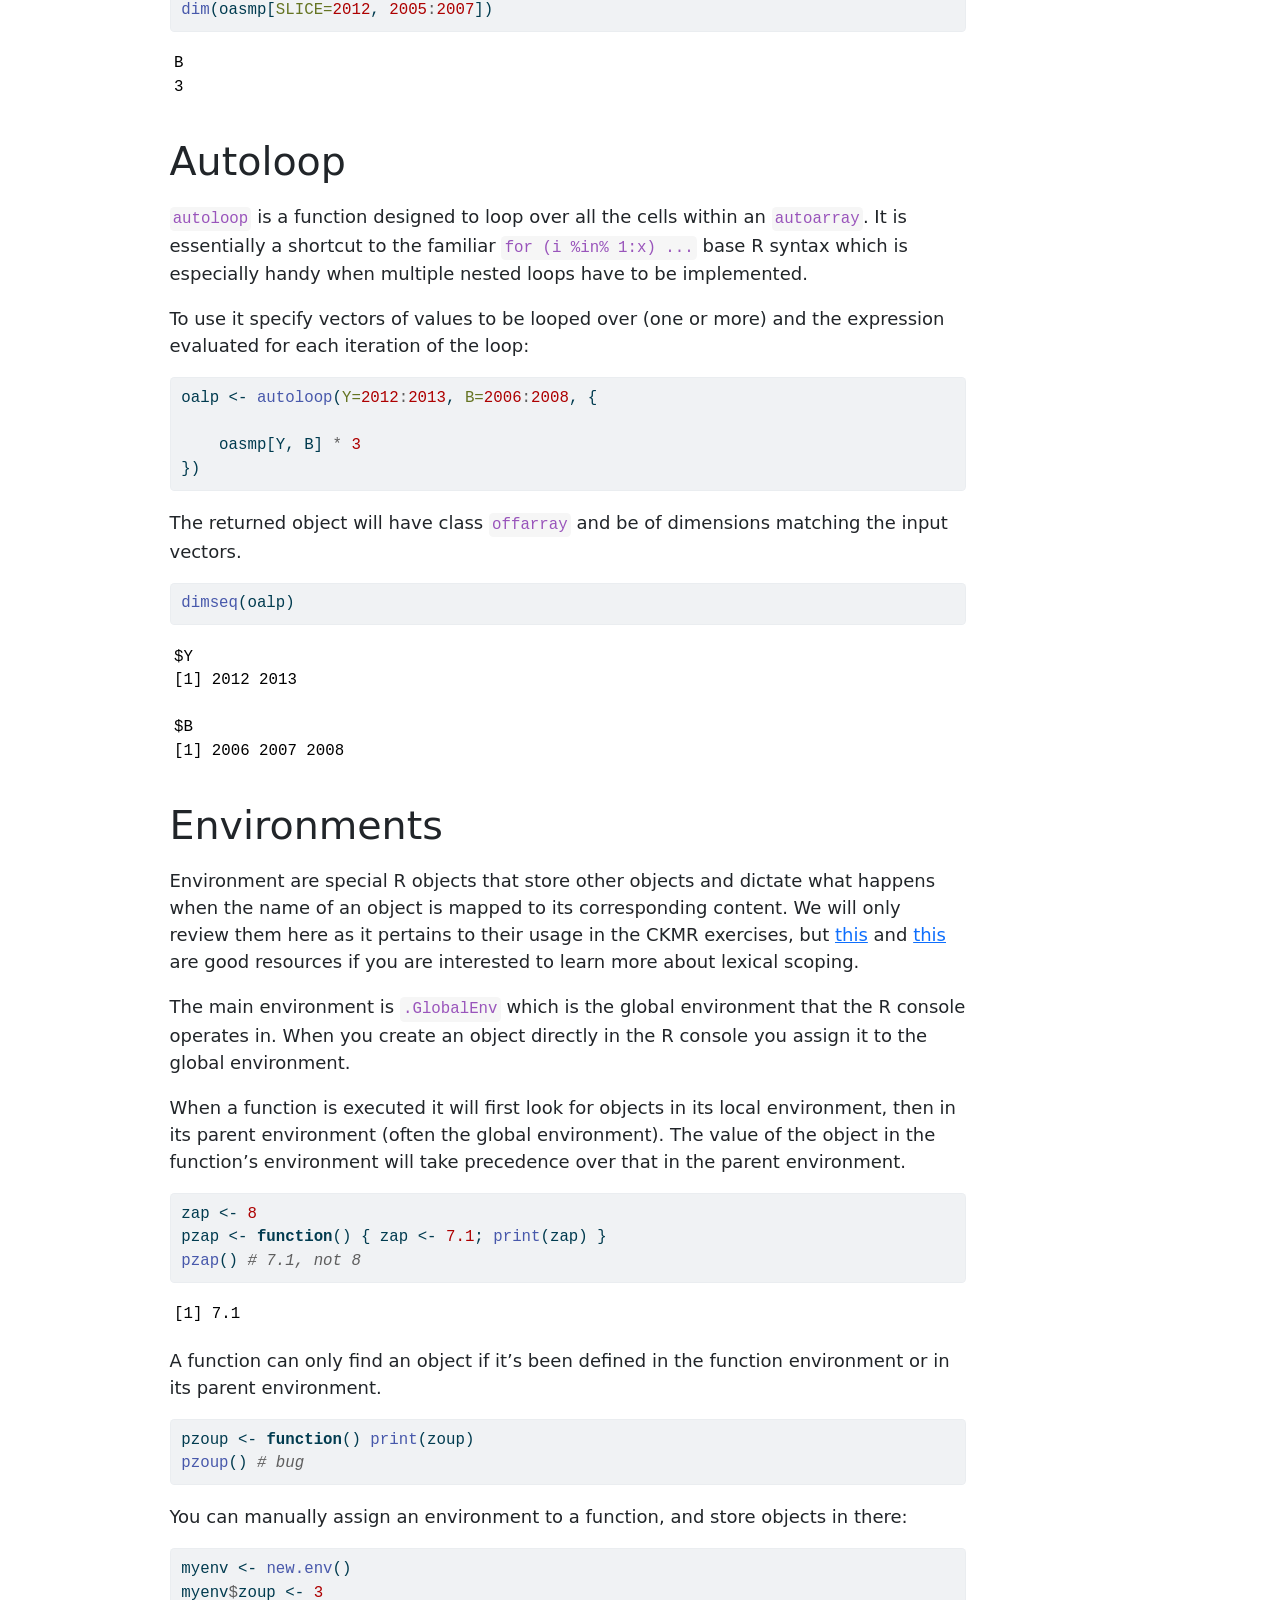
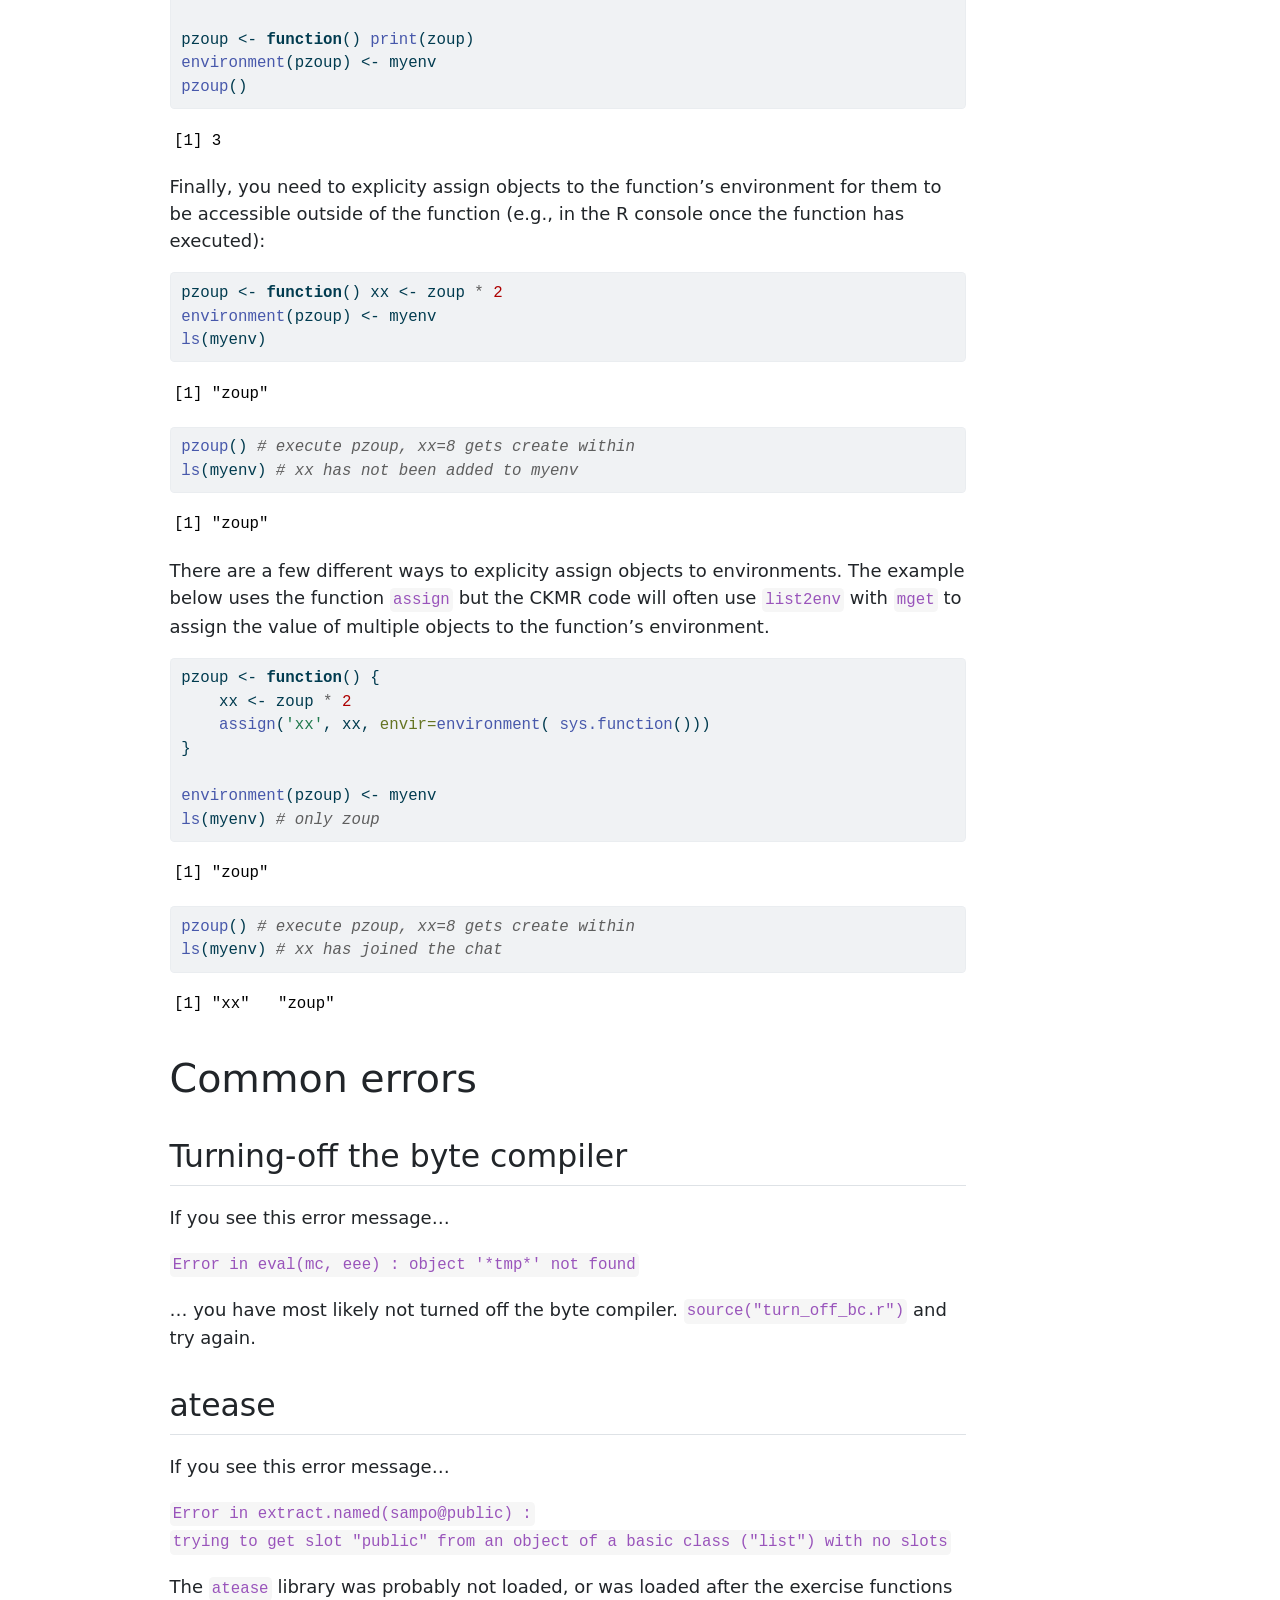
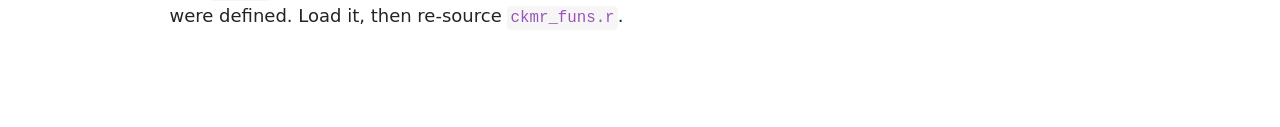
==== commit cfa51a52: "added fish page" ====
--- a/docs/tutorials/coding_tips.html
+++ b/docs/tutorials/coding_tips.html
@@ -143,6 +143,9 @@
   <li class="nav-item">
     <a class="nav-link" href="../tutorials/fit_delfi_A_vignette.html">Delfi A</a>
   </li>  
+  <li class="nav-item">
+    <a class="nav-link" href="../tutorials/fit_notog21_vignette.html">Notogorgius</a>
+  </li>  
 </ul>
               <div id="quarto-search" class="" title="Search"></div>
           </div> <!-- /navcollapse -->
@@ -191,10 +194,10 @@
 <div class="cell-output cell-output-stdout">
 <pre><code>         B
 Y         [,2005] [,2006] [,2007] [,2008]
-  [2012,]     0.3     0.8     0.4     0.1
-  [2013,]     1.0     0.6     0.8     0.4
-  [2014,]     0.9     0.1     0.2     0.3
-  [2015,]     0.5     0.3     0.2     0.5</code></pre>
+  [2012,]     0.4     0.5     0.0     0.6
+  [2013,]     0.1     0.1     0.8     0.1
+  [2014,]     0.1     0.3     0.6     1.0
+  [2015,]     0.2     0.3     0.7     0.4</code></pre>
 </div>
 </div>
 <p>will create an <code>offarray</code> of dimensions <code>Y</code> going from 2012 to 2015 and <code>B</code> going from 2005 to 2008. To query the value for <code>Y=2014</code> and <code>B=2007</code>, just specify these levels directly:</p>
@@ -203,7 +206,7 @@
 <div class="cell-output cell-output-stdout">
 <pre><code>         B
 Y         [,2007]
-  [2014,]     0.2</code></pre>
+  [2014,]     0.6</code></pre>
 </div>
 </div>
 <p>The function <code>dimseq</code> will print the dimensions of an <code>offarray</code>:</p>
@@ -223,7 +226,7 @@
 <span id="cb7-2"><a href="#cb7-2" aria-hidden="true" tabindex="-1"></a></span>
 <span id="cb7-3"><a href="#cb7-3" aria-hidden="true" tabindex="-1"></a><span class="fu">dimseq</span>(oatbl)</span></code><button title="Copy to Clipboard" class="code-copy-button"><i class="bi"></i></button></pre></div>
 <div class="cell-output cell-output-stdout">
-<pre><code> [1] 16 17 18 19 20 21 22 23 24 25 26</code></pre>
+<pre><code> [1] 13 14 15 16 17 18 19 20 21 22 23 24 25 26 27 28 29 30 31 32</code></pre>
 </div>
 </div>
 <section id="summary-operations-on-offarray-objects" class="level2">
@@ -235,7 +238,7 @@
 <div class="sourceCode cell-code" id="cb9"><pre class="sourceCode r code-with-copy"><code class="sourceCode r"><span id="cb9-1"><a href="#cb9-1" aria-hidden="true" tabindex="-1"></a><span class="fu">apply</span>(<span class="fu">as.array</span>(oasmp), <span class="dv">1</span>, sum)</span></code><button title="Copy to Clipboard" class="code-copy-button"><i class="bi"></i></button></pre></div>
 <div class="cell-output cell-output-stdout">
 <pre><code>2012 2013 2014 2015 
- 1.6  2.8  1.5  1.5 </code></pre>
+ 1.5  1.1  2.0  1.6 </code></pre>
 </div>
 </div>
 <p>If the aggregation function is a sum (often the case with CKMR), another option is to use the <code>sumover</code> function which was designed specifically for offarrays.</p>
@@ -244,19 +247,19 @@
 <div class="cell-output cell-output-stdout">
 <pre><code>B
 [2005] [2006] [2007] [2008] 
-   2.7    1.8    1.6    1.3 </code></pre>
+   0.8    1.2    2.1    2.1 </code></pre>
 </div>
 <div class="sourceCode cell-code" id="cb13"><pre class="sourceCode r code-with-copy"><code class="sourceCode r"><span id="cb13-1"><a href="#cb13-1" aria-hidden="true" tabindex="-1"></a><span class="fu">sumover</span>(oasmp, <span class="st">'B'</span>)</span></code><button title="Copy to Clipboard" class="code-copy-button"><i class="bi"></i></button></pre></div>
 <div class="cell-output cell-output-stdout">
 <pre><code>Y
 [2012] [2013] [2014] [2015] 
-   1.6    2.8    1.5    1.5 </code></pre>
+   1.5    1.1    2.0    1.6 </code></pre>
 </div>
 <div class="sourceCode cell-code" id="cb15"><pre class="sourceCode r code-with-copy"><code class="sourceCode r"><span id="cb15-1"><a href="#cb15-1" aria-hidden="true" tabindex="-1"></a><span class="fu">sumover</span>(oasmp, <span class="st">'Y'</span>)</span></code><button title="Copy to Clipboard" class="code-copy-button"><i class="bi"></i></button></pre></div>
 <div class="cell-output cell-output-stdout">
 <pre><code>B
 [2005] [2006] [2007] [2008] 
-   2.7    1.8    1.6    1.3 </code></pre>
+   0.8    1.2    2.1    2.1 </code></pre>
 </div>
 </div>
 <p>Finally, the option <code>SLICE =</code> is useful to select a single level across other dimensions (and drop the selected dimension).</p>
@@ -266,7 +269,7 @@
 <div class="cell-output cell-output-stdout">
 <pre><code>         B
 Y         [,2005] [,2006] [,2007]
-  [2012,]     0.3     0.8     0.4</code></pre>
+  [2012,]     0.4     0.5       0</code></pre>
 </div>
 <div class="sourceCode cell-code" id="cb19"><pre class="sourceCode r code-with-copy"><code class="sourceCode r"><span id="cb19-1"><a href="#cb19-1" aria-hidden="true" tabindex="-1"></a><span class="fu">dim</span>(oasmp[<span class="dv">2012</span>, <span class="dv">2005</span><span class="sc">:</span><span class="dv">2007</span>])</span></code><button title="Copy to Clipboard" class="code-copy-button"><i class="bi"></i></button></pre></div>
 <div class="cell-output cell-output-stdout">
@@ -280,7 +283,7 @@
 <div class="cell-output cell-output-stdout">
 <pre><code>B
 [2005] [2006] [2007] 
-   0.3    0.8    0.4 </code></pre>
+   0.4    0.5    0.0 </code></pre>
 </div>
 <div class="sourceCode cell-code" id="cb23"><pre class="sourceCode r code-with-copy"><code class="sourceCode r"><span id="cb23-1"><a href="#cb23-1" aria-hidden="true" tabindex="-1"></a><span class="fu">dim</span>(oasmp[<span class="at">SLICE=</span><span class="dv">2012</span>, <span class="dv">2005</span><span class="sc">:</span><span class="dv">2007</span>])</span></code><button title="Copy to Clipboard" class="code-copy-button"><i class="bi"></i></button></pre></div>
 <div class="cell-output cell-output-stdout">
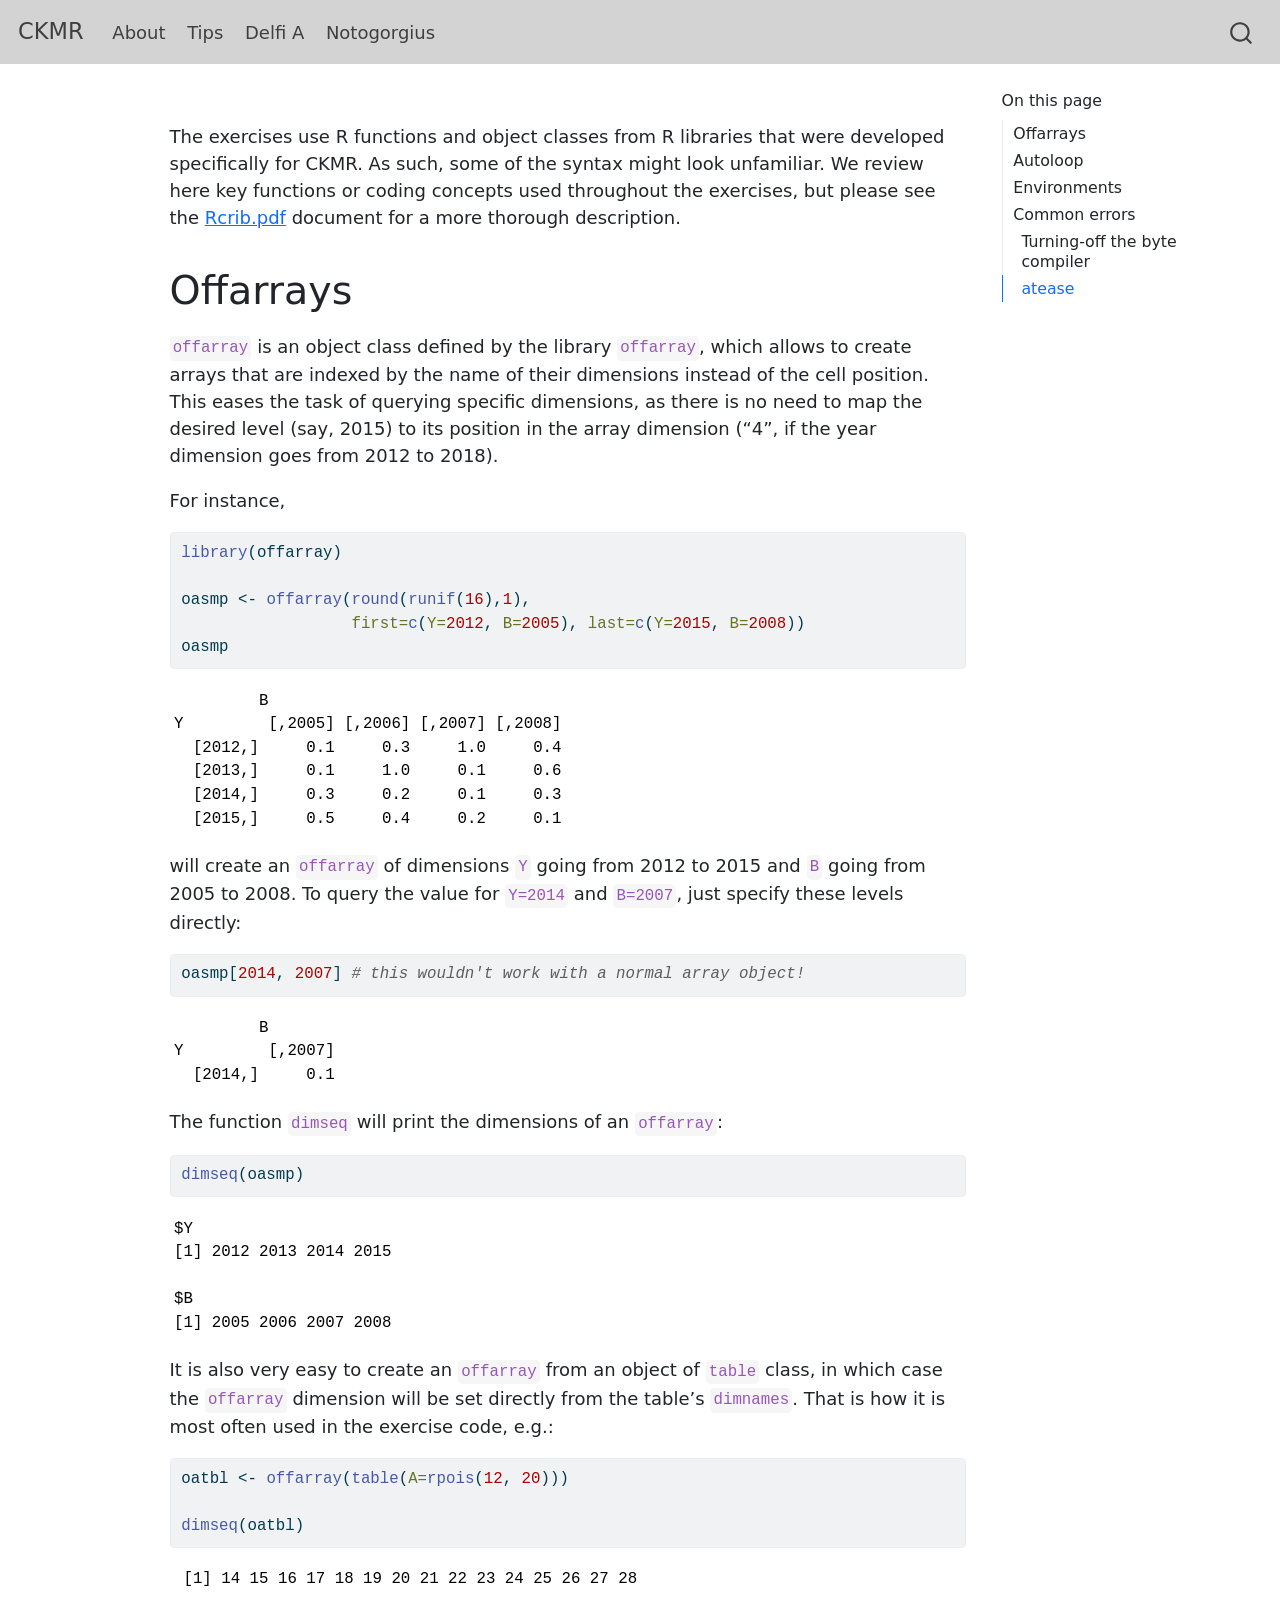
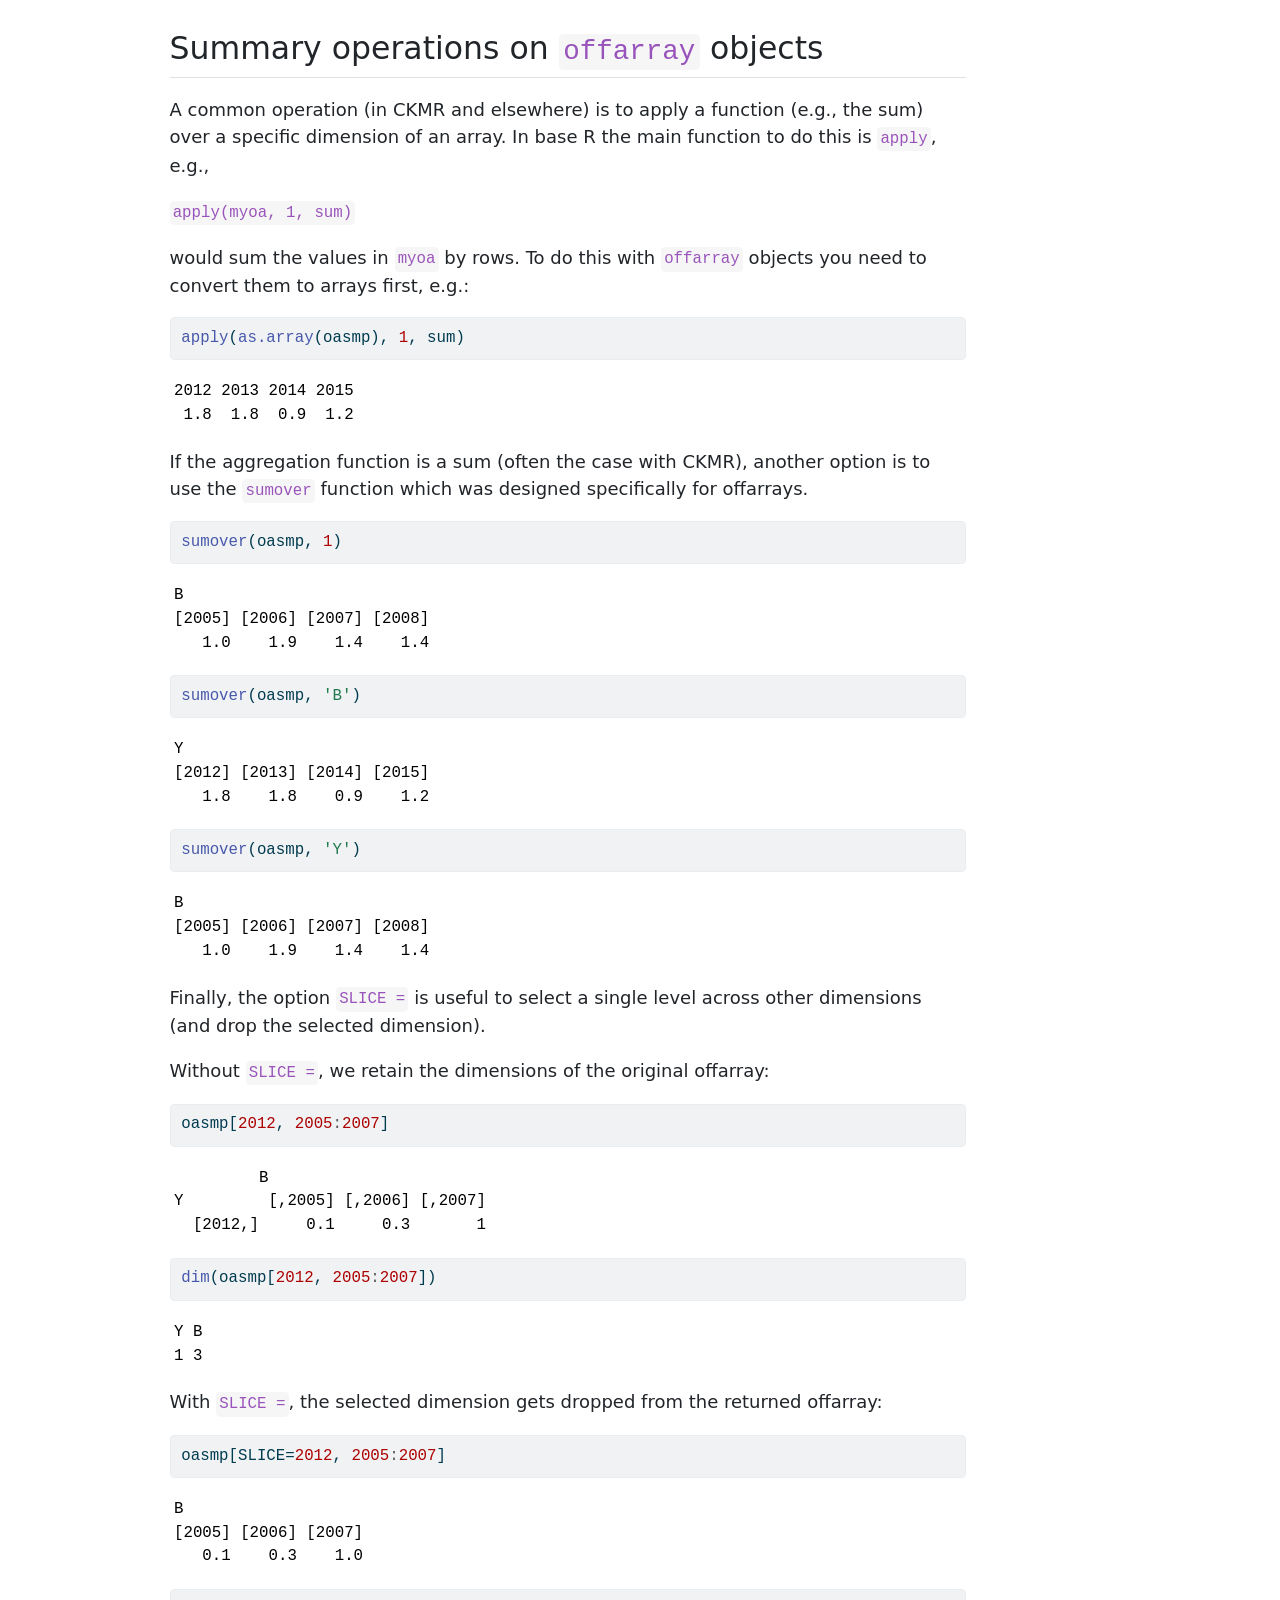
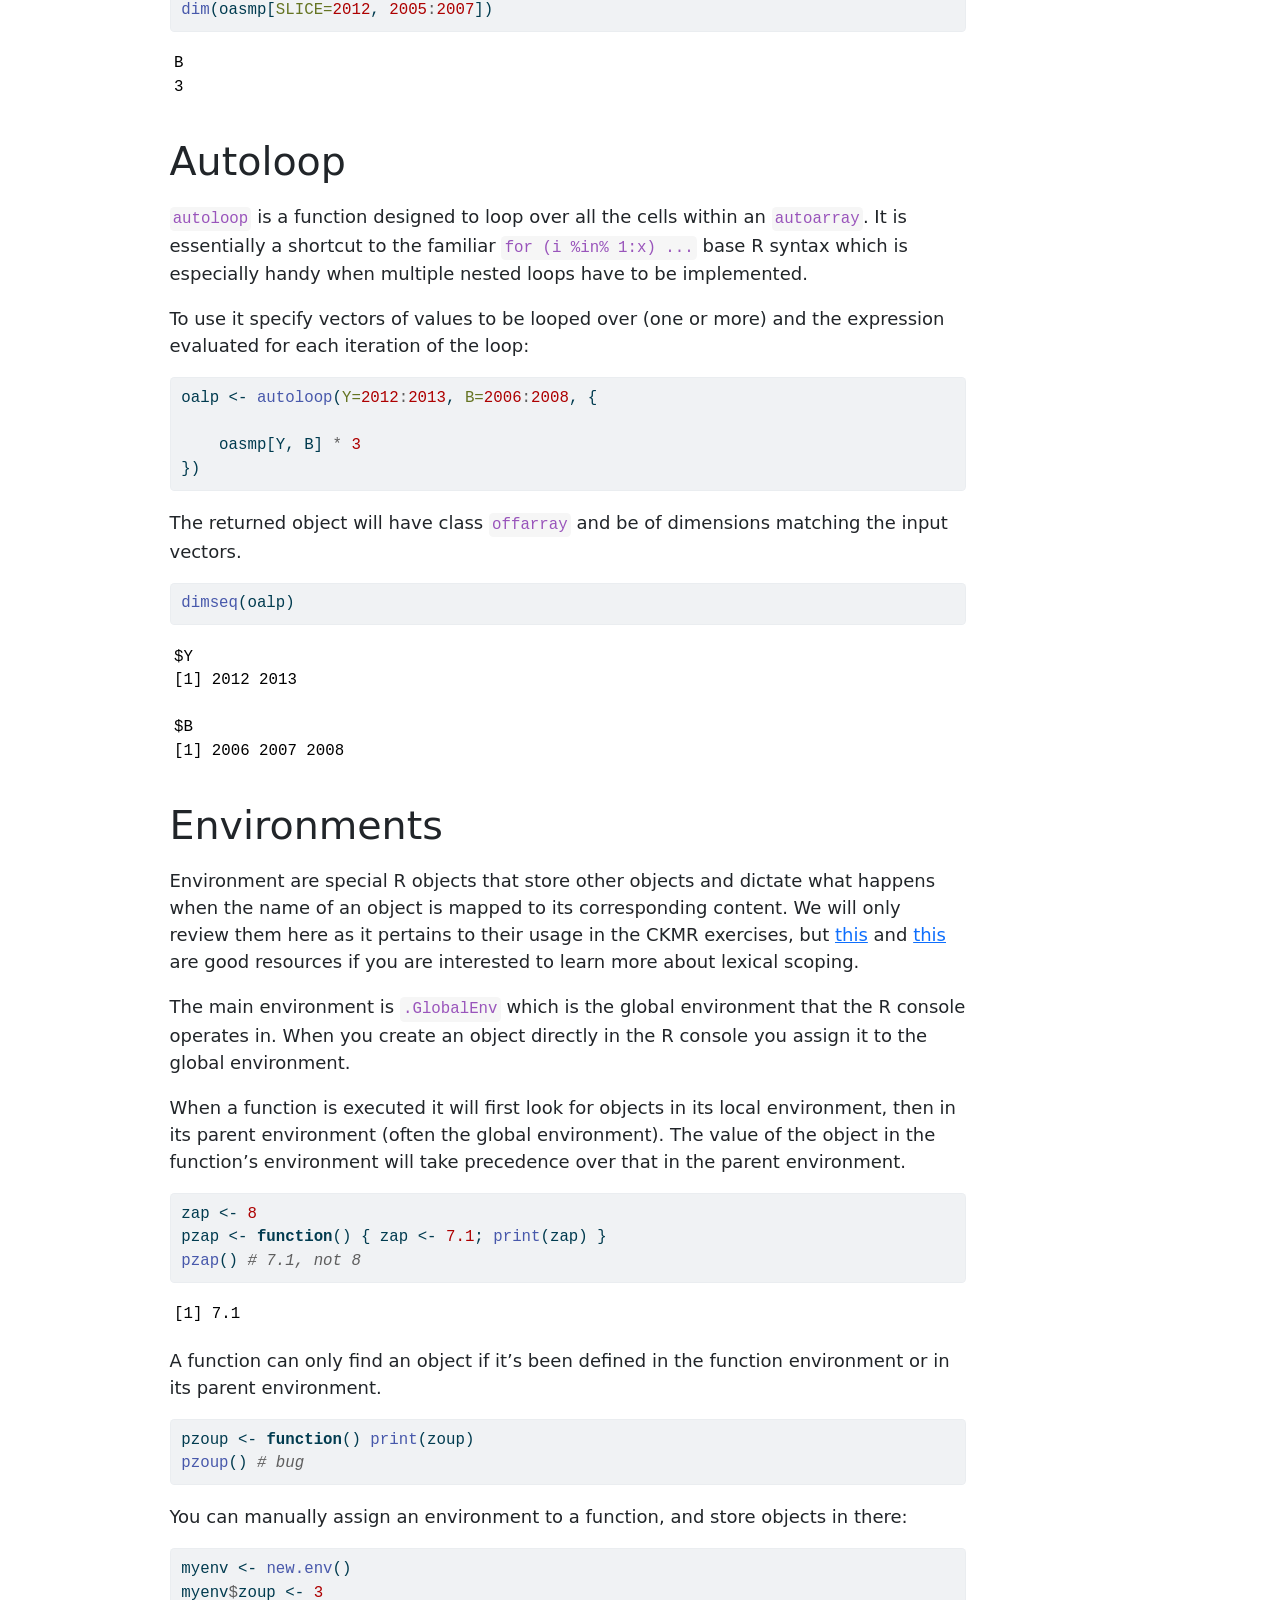
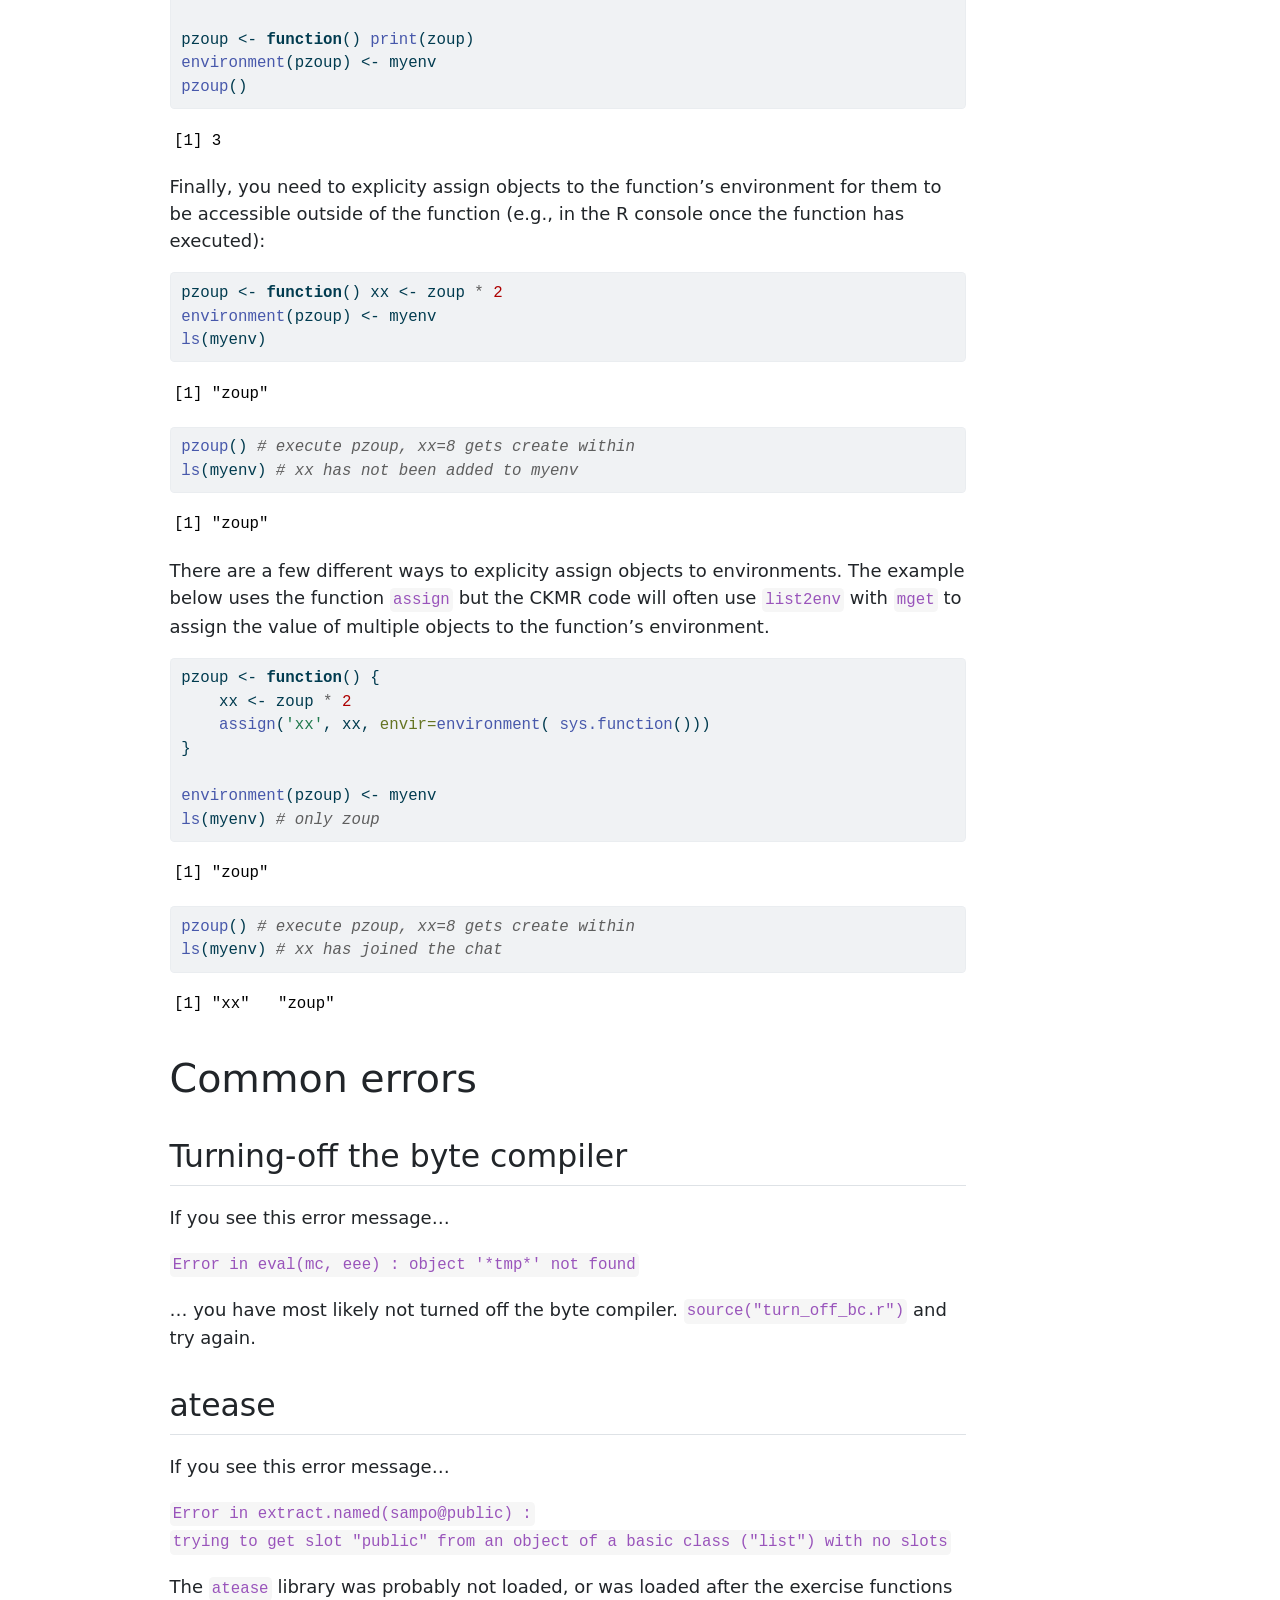
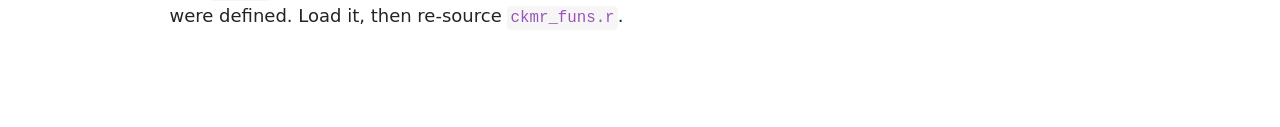
==== commit 7014bc2c: "updated notog exmpls in vignette" ====
--- a/docs/tutorials/coding_tips.html
+++ b/docs/tutorials/coding_tips.html
@@ -194,10 +194,10 @@
 <div class="cell-output cell-output-stdout">
 <pre><code>         B
 Y         [,2005] [,2006] [,2007] [,2008]
-  [2012,]     0.4     0.5     0.0     0.6
-  [2013,]     0.1     0.1     0.8     0.1
-  [2014,]     0.1     0.3     0.6     1.0
-  [2015,]     0.2     0.3     0.7     0.4</code></pre>
+  [2012,]     0.1     0.3     1.0     0.4
+  [2013,]     0.1     1.0     0.1     0.6
+  [2014,]     0.3     0.2     0.1     0.3
+  [2015,]     0.5     0.4     0.2     0.1</code></pre>
 </div>
 </div>
 <p>will create an <code>offarray</code> of dimensions <code>Y</code> going from 2012 to 2015 and <code>B</code> going from 2005 to 2008. To query the value for <code>Y=2014</code> and <code>B=2007</code>, just specify these levels directly:</p>
@@ -206,7 +206,7 @@
 <div class="cell-output cell-output-stdout">
 <pre><code>         B
 Y         [,2007]
-  [2014,]     0.6</code></pre>
+  [2014,]     0.1</code></pre>
 </div>
 </div>
 <p>The function <code>dimseq</code> will print the dimensions of an <code>offarray</code>:</p>
@@ -226,7 +226,7 @@
 <span id="cb7-2"><a href="#cb7-2" aria-hidden="true" tabindex="-1"></a></span>
 <span id="cb7-3"><a href="#cb7-3" aria-hidden="true" tabindex="-1"></a><span class="fu">dimseq</span>(oatbl)</span></code><button title="Copy to Clipboard" class="code-copy-button"><i class="bi"></i></button></pre></div>
 <div class="cell-output cell-output-stdout">
-<pre><code> [1] 13 14 15 16 17 18 19 20 21 22 23 24 25 26 27 28 29 30 31 32</code></pre>
+<pre><code> [1] 14 15 16 17 18 19 20 21 22 23 24 25 26 27 28</code></pre>
 </div>
 </div>
 <section id="summary-operations-on-offarray-objects" class="level2">
@@ -238,7 +238,7 @@
 <div class="sourceCode cell-code" id="cb9"><pre class="sourceCode r code-with-copy"><code class="sourceCode r"><span id="cb9-1"><a href="#cb9-1" aria-hidden="true" tabindex="-1"></a><span class="fu">apply</span>(<span class="fu">as.array</span>(oasmp), <span class="dv">1</span>, sum)</span></code><button title="Copy to Clipboard" class="code-copy-button"><i class="bi"></i></button></pre></div>
 <div class="cell-output cell-output-stdout">
 <pre><code>2012 2013 2014 2015 
- 1.5  1.1  2.0  1.6 </code></pre>
+ 1.8  1.8  0.9  1.2 </code></pre>
 </div>
 </div>
 <p>If the aggregation function is a sum (often the case with CKMR), another option is to use the <code>sumover</code> function which was designed specifically for offarrays.</p>
@@ -247,19 +247,19 @@
 <div class="cell-output cell-output-stdout">
 <pre><code>B
 [2005] [2006] [2007] [2008] 
-   0.8    1.2    2.1    2.1 </code></pre>
+   1.0    1.9    1.4    1.4 </code></pre>
 </div>
 <div class="sourceCode cell-code" id="cb13"><pre class="sourceCode r code-with-copy"><code class="sourceCode r"><span id="cb13-1"><a href="#cb13-1" aria-hidden="true" tabindex="-1"></a><span class="fu">sumover</span>(oasmp, <span class="st">'B'</span>)</span></code><button title="Copy to Clipboard" class="code-copy-button"><i class="bi"></i></button></pre></div>
 <div class="cell-output cell-output-stdout">
 <pre><code>Y
 [2012] [2013] [2014] [2015] 
-   1.5    1.1    2.0    1.6 </code></pre>
+   1.8    1.8    0.9    1.2 </code></pre>
 </div>
 <div class="sourceCode cell-code" id="cb15"><pre class="sourceCode r code-with-copy"><code class="sourceCode r"><span id="cb15-1"><a href="#cb15-1" aria-hidden="true" tabindex="-1"></a><span class="fu">sumover</span>(oasmp, <span class="st">'Y'</span>)</span></code><button title="Copy to Clipboard" class="code-copy-button"><i class="bi"></i></button></pre></div>
 <div class="cell-output cell-output-stdout">
 <pre><code>B
 [2005] [2006] [2007] [2008] 
-   0.8    1.2    2.1    2.1 </code></pre>
+   1.0    1.9    1.4    1.4 </code></pre>
 </div>
 </div>
 <p>Finally, the option <code>SLICE =</code> is useful to select a single level across other dimensions (and drop the selected dimension).</p>
@@ -269,7 +269,7 @@
 <div class="cell-output cell-output-stdout">
 <pre><code>         B
 Y         [,2005] [,2006] [,2007]
-  [2012,]     0.4     0.5       0</code></pre>
+  [2012,]     0.1     0.3       1</code></pre>
 </div>
 <div class="sourceCode cell-code" id="cb19"><pre class="sourceCode r code-with-copy"><code class="sourceCode r"><span id="cb19-1"><a href="#cb19-1" aria-hidden="true" tabindex="-1"></a><span class="fu">dim</span>(oasmp[<span class="dv">2012</span>, <span class="dv">2005</span><span class="sc">:</span><span class="dv">2007</span>])</span></code><button title="Copy to Clipboard" class="code-copy-button"><i class="bi"></i></button></pre></div>
 <div class="cell-output cell-output-stdout">
@@ -283,7 +283,7 @@
 <div class="cell-output cell-output-stdout">
 <pre><code>B
 [2005] [2006] [2007] 
-   0.4    0.5    0.0 </code></pre>
+   0.1    0.3    1.0 </code></pre>
 </div>
 <div class="sourceCode cell-code" id="cb23"><pre class="sourceCode r code-with-copy"><code class="sourceCode r"><span id="cb23-1"><a href="#cb23-1" aria-hidden="true" tabindex="-1"></a><span class="fu">dim</span>(oasmp[<span class="at">SLICE=</span><span class="dv">2012</span>, <span class="dv">2005</span><span class="sc">:</span><span class="dv">2007</span>])</span></code><button title="Copy to Clipboard" class="code-copy-button"><i class="bi"></i></button></pre></div>
 <div class="cell-output cell-output-stdout">
